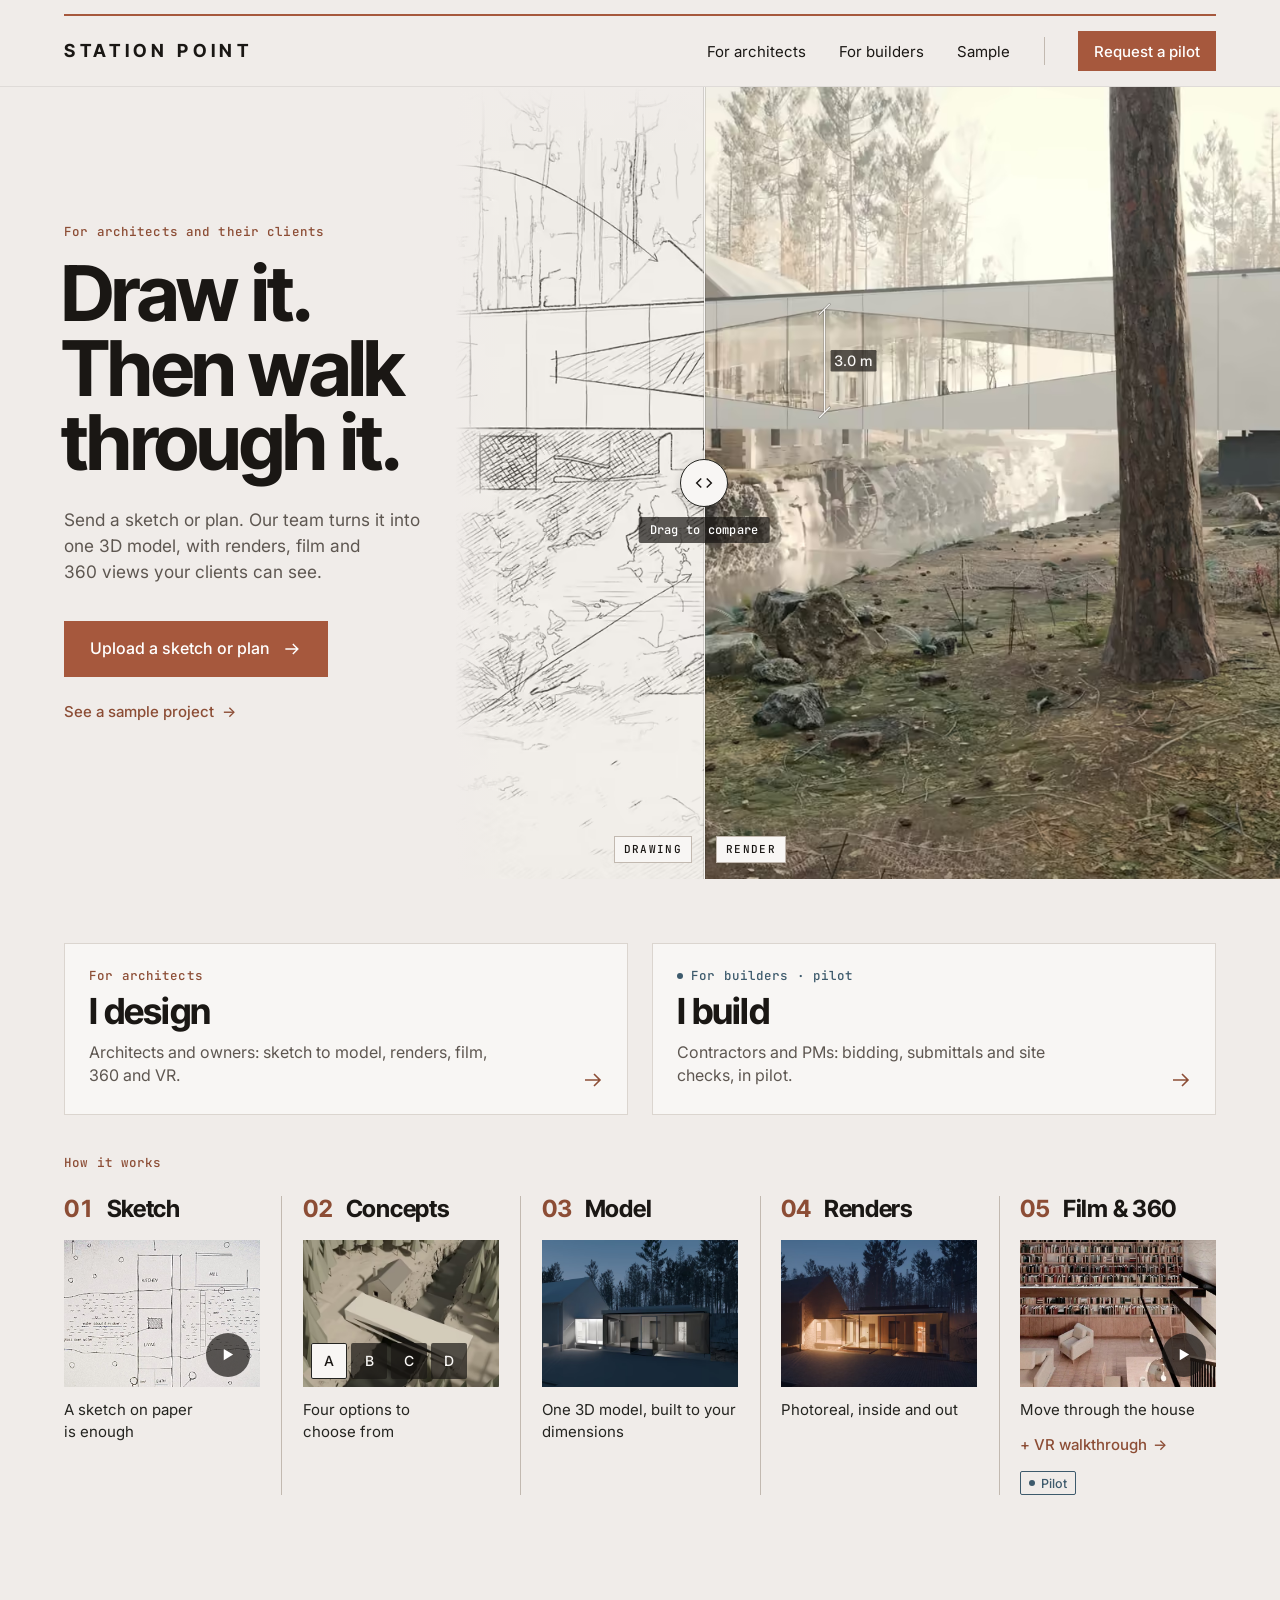
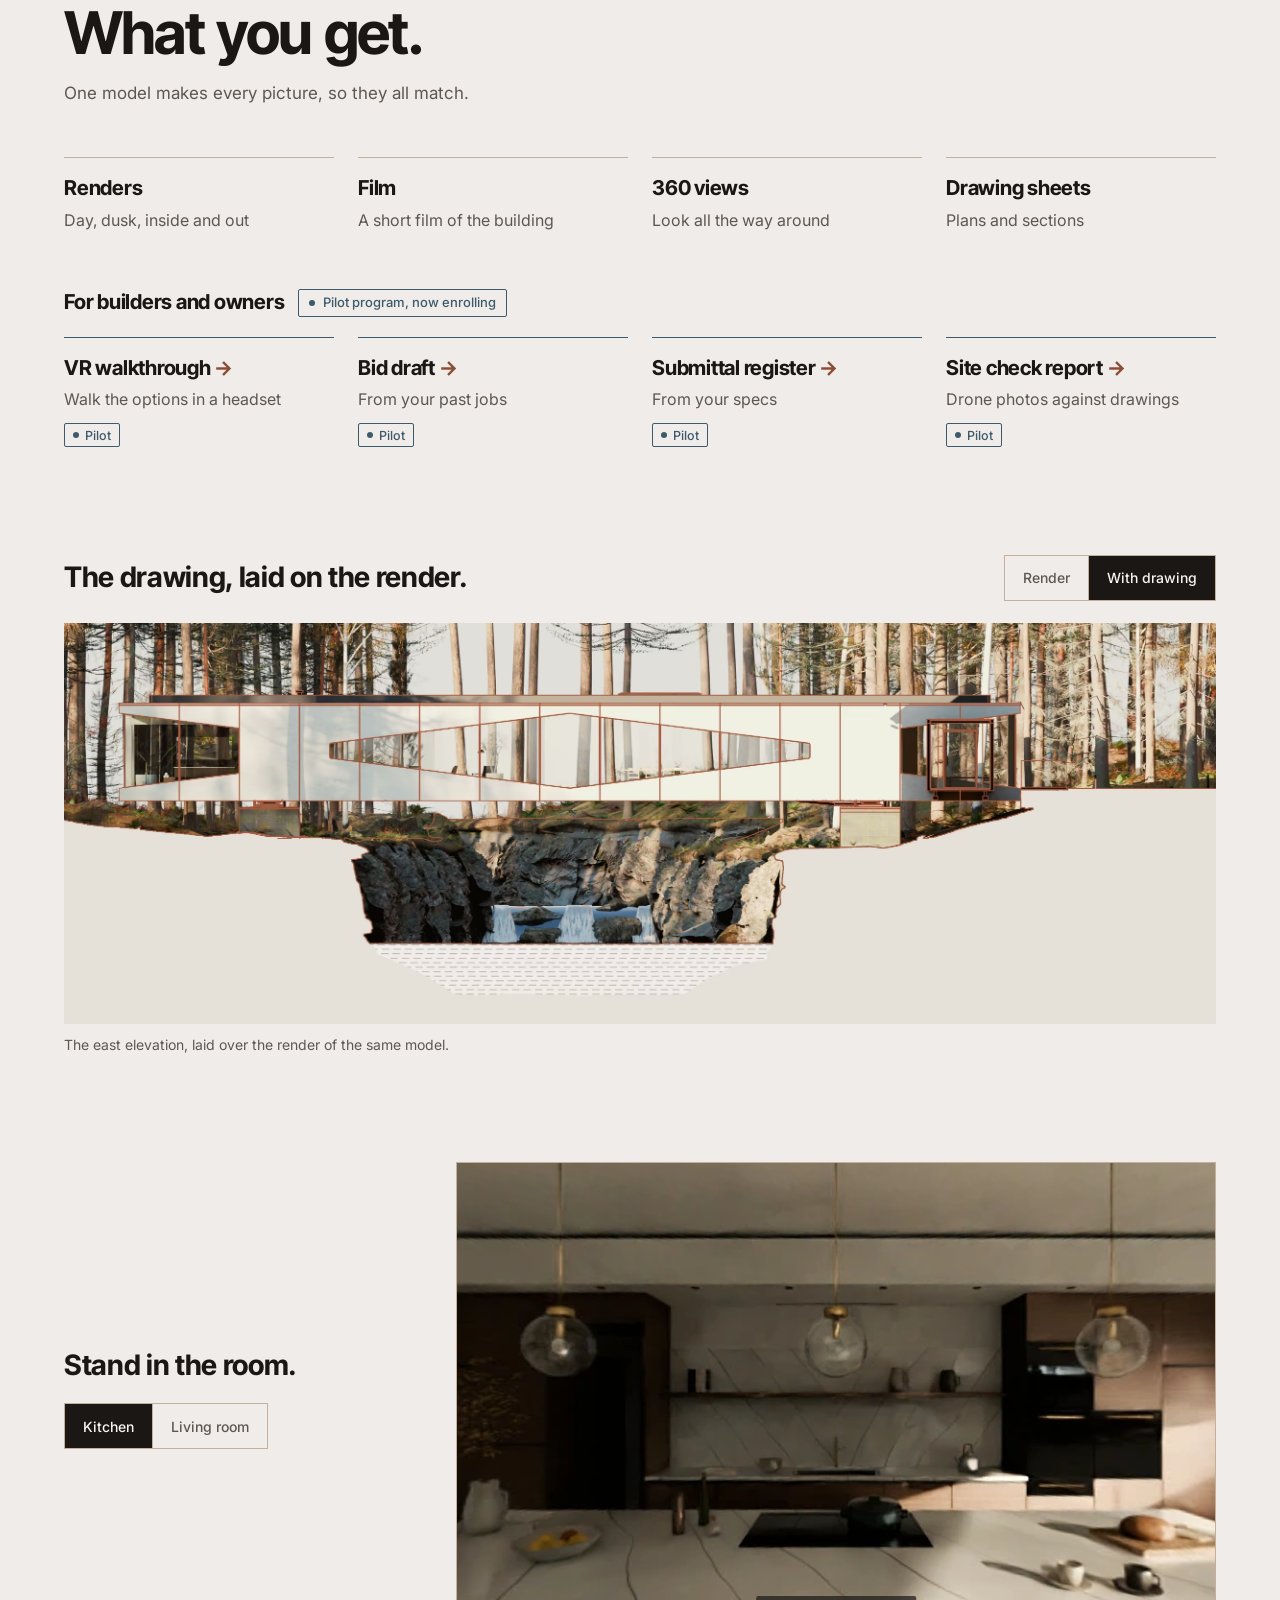
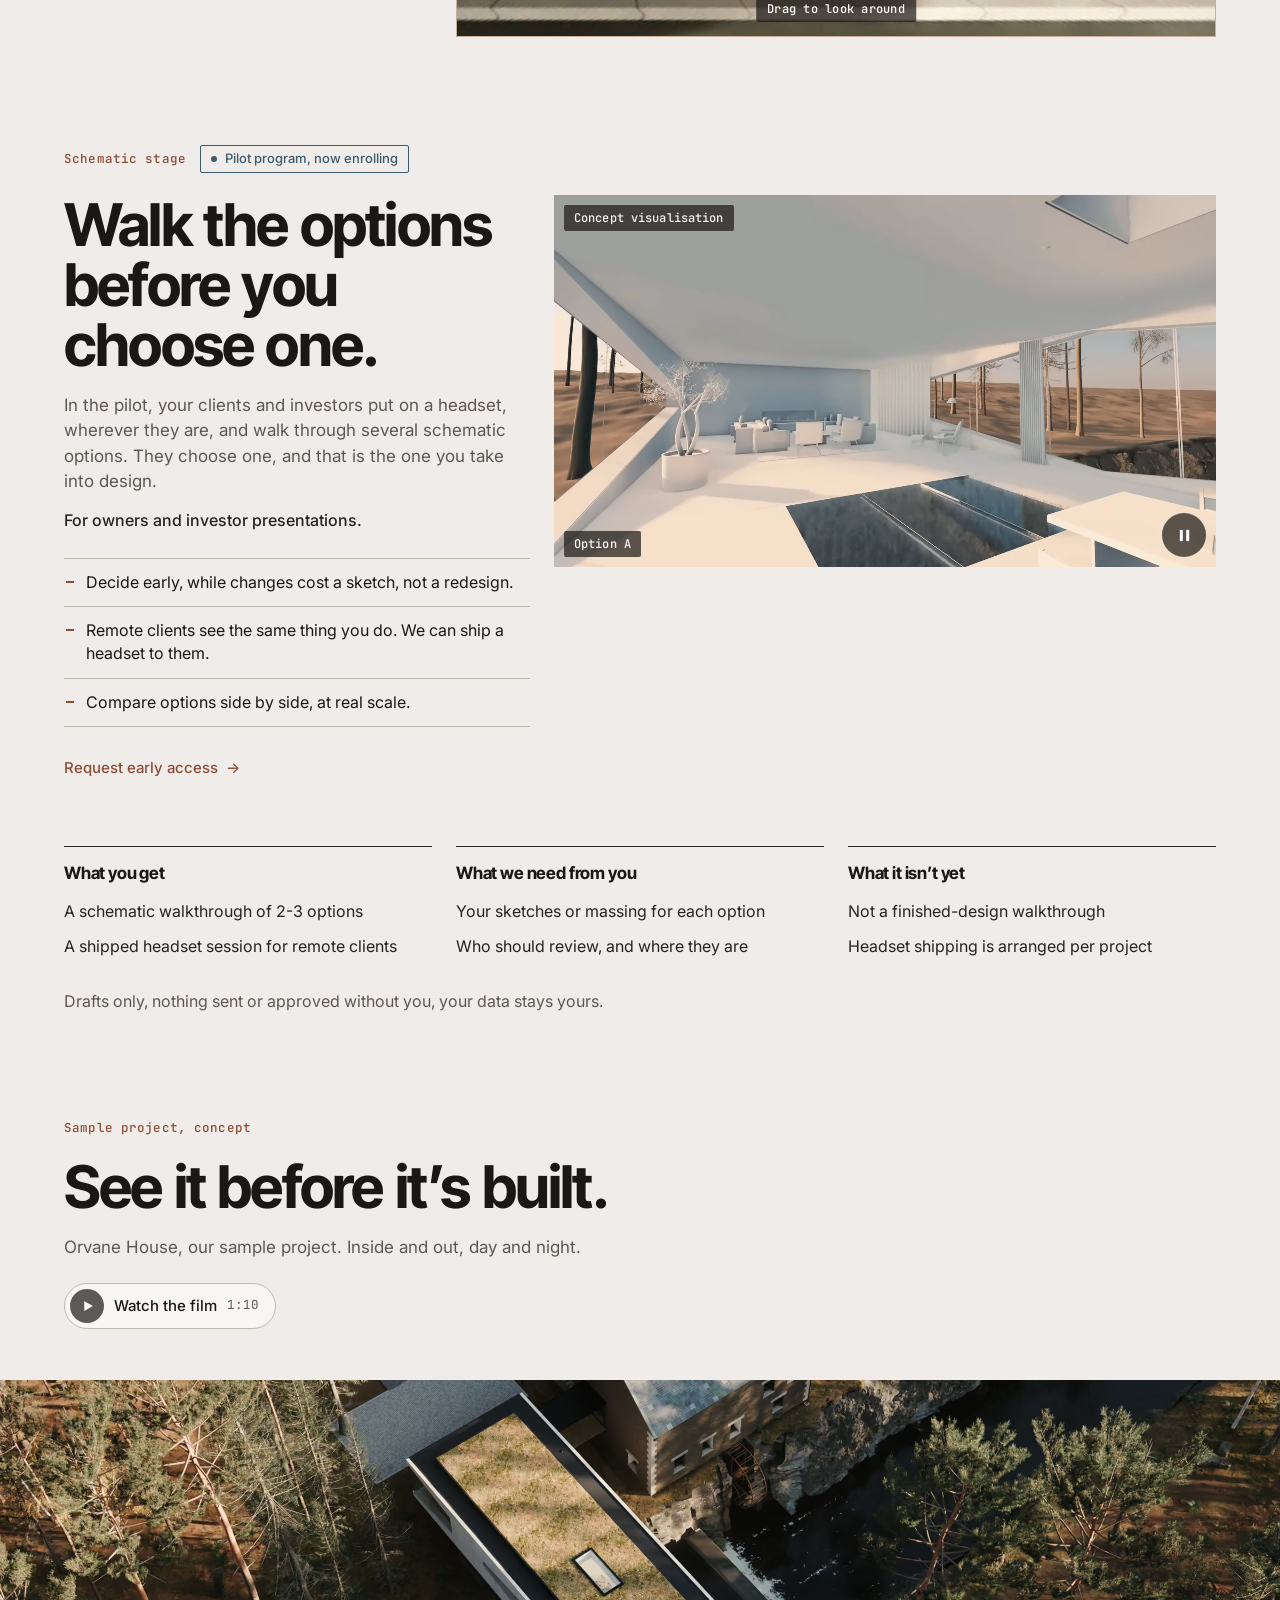
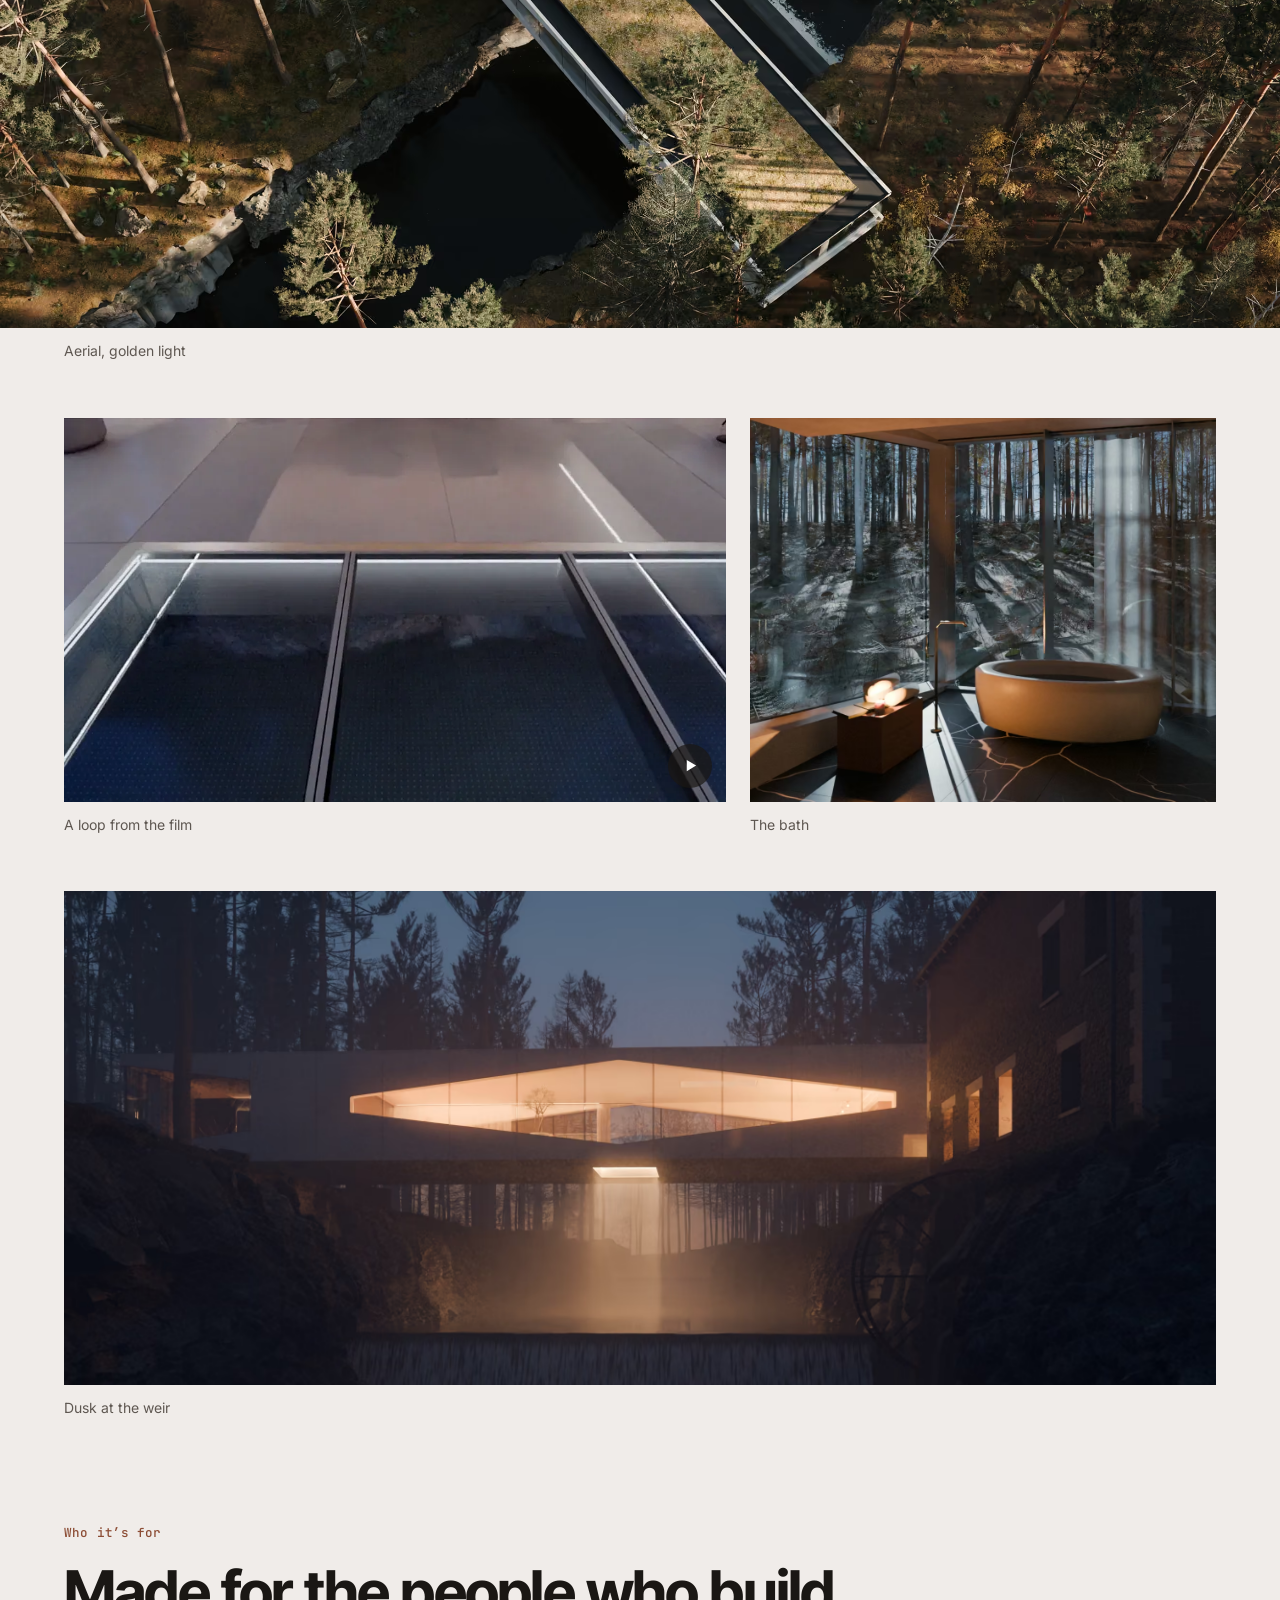
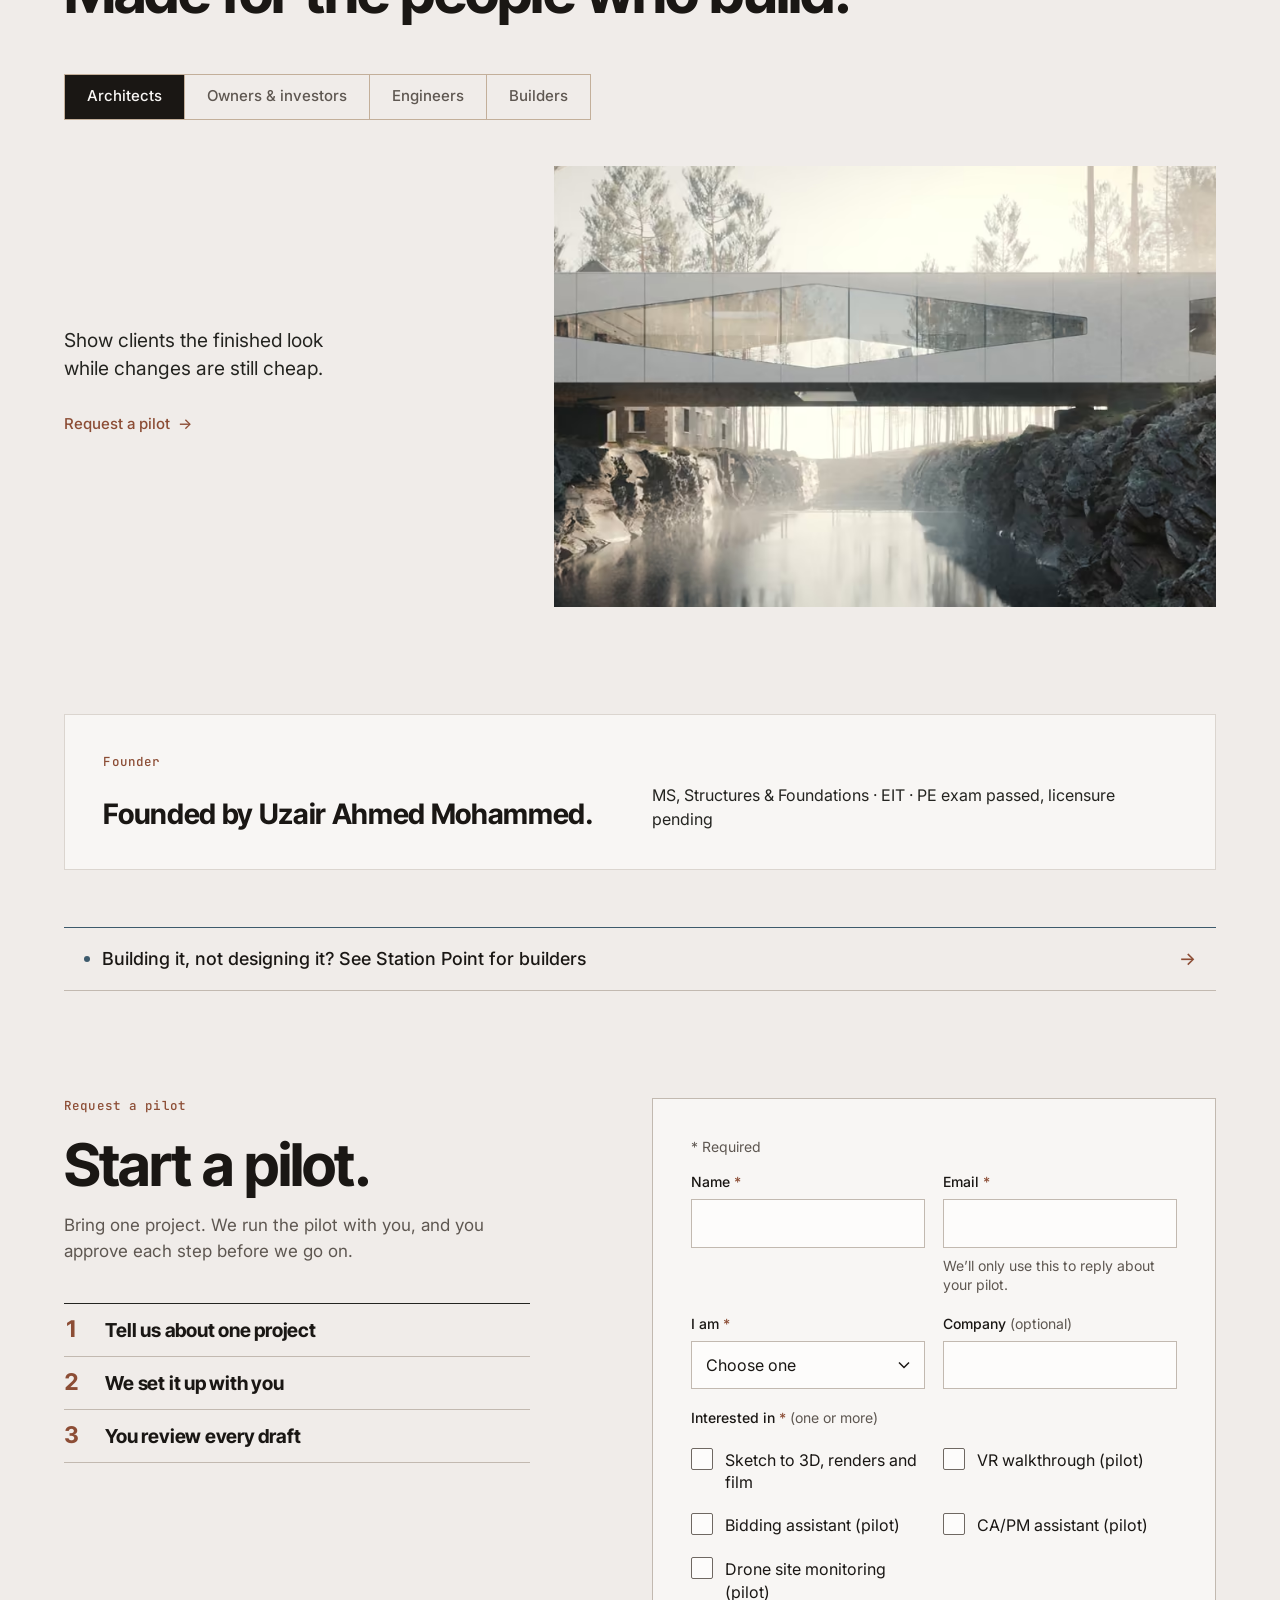
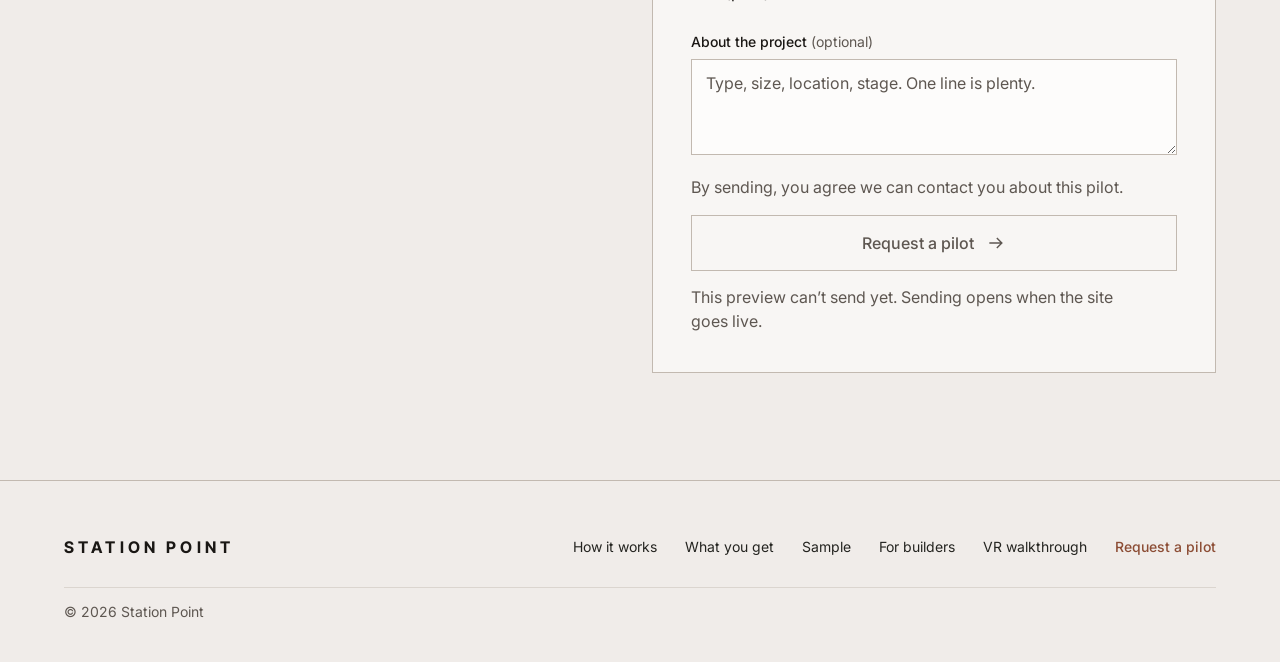
==== index.html @ 32bd3bf9 "Station Point website preview (noindex) Co-Authored-By: Claude Opus 5.5 <noreply@anthropic.com>" ====
<!doctype html>
<html lang="en">
<head>
<meta name="robots" content="noindex, nofollow">

<meta charset="utf-8">
<meta name="viewport" content="width=device-width, initial-scale=1, viewport-fit=cover">
<title>Station Point · Hand sketch to renders, film and 360</title>
<meta name="description" content="Your sketch becomes one 3D model, with photoreal renders, a film and 360 views. For architects and their clients, with pilots for builders now enrolling.">
<meta name="color-scheme" content="light">
<meta name="theme-color" content="#F0ECE9">
<meta property="og:type" content="website">
<meta property="og:site_name" content="Station Point">
<meta property="og:title" content="Station Point · Draw it. Then walk through it.">
<meta property="og:description" content="From a hand sketch to one 3D model, photoreal renders, a film and 360 views.">
<meta property="og:image" content="img/og_1200x630.jpg">
<meta property="og:image:alt" content="A long white house spans a misty gorge among tall pines.">
<meta name="twitter:card" content="summary_large_image">
<link rel="icon" href="data:image/svg+xml,%3Csvg xmlns='http://www.w3.org/2000/svg' viewBox='0 0 32 32'%3E%3Crect width='32' height='32' fill='%23F0ECE9'/%3E%3Cpath d='M6 24L26 9M6 24H26' stroke='%231A1714' stroke-width='2.4' fill='none'/%3E%3Ccircle cx='6' cy='24' r='3.4' fill='%23A6583D'/%3E%3C/svg%3E">
<script>document.documentElement.classList.add('js');</script>
<link rel="preconnect" href="https://fonts.googleapis.com">
<link rel="preconnect" href="https://fonts.gstatic.com" crossorigin>
<link rel="stylesheet" href="https://fonts.googleapis.com/css2?family=Architects+Daughter&family=Inter:wght@400;500&family=Inter+Tight:wght@700&family=JetBrains+Mono:wght@400;500&display=swap">
<link rel="preload" as="image" type="image/avif" media="(min-width: 768px)" imagesrcset="img/hero_sketch_r5p_1600.avif 1600w, img/hero_sketch_r5p_2400.avif 2400w" imagesizes="(min-width: 768px) 63vw, 100vw" fetchpriority="high">
<link rel="preload" as="image" type="image/avif" media="(max-width: 767px)" imagesrcset="img/hero_sketch_r5p_m720.avif 720w, img/hero_sketch_r5p_m1080.avif 1080w" imagesizes="100vw" fetchpriority="high">
<link rel="preload" as="image" type="image/avif" media="(min-width: 768px)" imagesrcset="img/hero_render_r5p_1600.avif 1600w, img/hero_render_r5p_2400.avif 2400w" imagesizes="(min-width: 768px) 63vw, 100vw" fetchpriority="high">
<link rel="preload" as="image" type="image/avif" media="(max-width: 767px)" imagesrcset="img/hero_render_r5p_m720.avif 720w, img/hero_render_r5p_m1080.avif 1080w" imagesizes="100vw" fetchpriority="high">
<link rel="stylesheet" href="css/site.css">


</head>
<body>

<a class="skip" href="#main">Skip to content</a>

<header class="site-head" id="site-head">
  <div class="wrap"><div class="rule" aria-hidden="true"></div></div>
  <div class="wrap head-row">
    <a class="wordmark" href="#hero">STATION POINT</a>
    <nav class="nav" aria-label="Main">
      <ul class="nav-list">
        <li><a href="#how-it-works">For architects</a></li>
        <li><a href="builders.html">For builders</a></li>
        <li><a href="#sample">Sample</a></li>
      </ul>
      <span class="nav-div" aria-hidden="true"></span>
      <a class="nav-cta" href="#pilot">Request a pilot</a>
    </nav>
    <button class="menu-btn" id="menu-btn" type="button" aria-expanded="false" aria-controls="menu">
      <span class="sr-only">Menu</span><span class="menu-ico" aria-hidden="true"></span>
    </button>
  </div>
  <div class="menu" id="menu" hidden>
    <ul class="wrap">
      <li><a href="#how-it-works">For architects</a></li>
      <li><a href="builders.html">For builders</a></li>
      <li><a href="#sample">Sample</a></li>
      <li><a href="#pilot">Request a pilot</a></li>
    </ul>
  </div>
</header>


<main id="main">

<section class="hero" id="hero" aria-labelledby="hero-h">
  <div class="wrap hero-wrap">
    <div class="hero-copy">
      <p class="marker marker-top hero-for">For architects and their clients</p>
      <h1 class="h1" id="hero-h">Draw it.<br> Then walk<br> through it.</h1>
      <p class="lede">Send a sketch or plan. Our team turns it into one 3D model, with renders, film and 360&nbsp;views your clients can&nbsp;see.</p>
      <a class="upload" id="hero-cta" href="#pilot" data-prefill="service=design" data-pick="file_sketch">
        <span class="upload-txt">Upload a sketch or plan</span>
        <span class="upload-go" aria-hidden="true"><svg viewBox="0 0 24 24" focusable="false"><path d="M4 12h15M13 6l6 6-6 6"/></svg></span>
      </a>
      <a class="mono-link" href="#sample">See a sample project <span class="arr" aria-hidden="true">&rarr;</span></a>
    </div>
  </div>
  <div class="hero-media cmp" id="compare" role="group" aria-label="The drawing and the render of the same view">
    <div class="clip clip-s"><div class="frame"><picture class="lay lay-s"><source media="(max-width: 767px)" type="image/avif" srcset="img/hero_sketch_r5p_m720.avif 720w, img/hero_sketch_r5p_m1080.avif 1080w" sizes="100vw"><source media="(max-width: 767px)" type="image/webp" srcset="img/hero_sketch_r5p_m720.webp 720w, img/hero_sketch_r5p_m1080.webp 1080w" sizes="100vw"><source media="(max-width: 767px)" srcset="img/hero_sketch_r5p_m720.jpg 720w, img/hero_sketch_r5p_m1080.jpg 1080w" sizes="100vw"><source type="image/avif" srcset="img/hero_sketch_r5p_1600.avif 1600w, img/hero_sketch_r5p_2400.avif 2400w" sizes="(min-width: 768px) 63vw, 100vw"><source type="image/webp" srcset="img/hero_sketch_r5p_1600.webp 1600w, img/hero_sketch_r5p_2400.webp 2400w" sizes="(min-width: 768px) 63vw, 100vw"><img src="img/hero_sketch_r5p_1600.jpg" srcset="img/hero_sketch_r5p_1600.jpg 1600w, img/hero_sketch_r5p_2400.jpg 2400w" sizes="(min-width: 768px) 63vw, 100vw" width="2400" height="1800" alt="Pencil drawing of a long white house bridging a gorge in a pine forest." decoding="async" fetchpriority="high"></picture></div></div>
    <div class="clip clip-n" aria-hidden="true"><div class="frame"><svg class="ov ov-s ov-d" viewBox="0 0 2400 1800" preserveAspectRatio="xMinYMin slice" aria-hidden="true" focusable="false"><line class="d" x1="946.0" y1="610.0" x2="946.0" y2="416.7"/><line class="d" x1="936.8" y1="619.2" x2="955.2" y2="600.8"/><line class="d" x1="936.8" y1="425.9" x2="955.2" y2="407.5"/><text class="dt" x="964.0" y="513.3" font-size="27" text-anchor="start" dominant-baseline="central">3.0 m</text></svg><svg class="ov ov-s ov-m" viewBox="0 0 1080 1080" preserveAspectRatio="xMinYMin slice" aria-hidden="true" focusable="false"><line class="d" x1="698.5" y1="450.5" x2="698.5" y2="307.7"/><line class="d" x1="689.3" y1="459.7" x2="707.7" y2="441.3"/><line class="d" x1="689.3" y1="316.9" x2="707.7" y2="298.5"/><text class="dt" x="716.5" y="379.1" font-size="34" text-anchor="start" dominant-baseline="central">3.0 m</text></svg></div></div>
    <div class="clip clip-r"><div class="frame"><picture class="lay lay-r"><source media="(max-width: 767px)" type="image/avif" srcset="img/hero_render_r5p_m720.avif 720w, img/hero_render_r5p_m1080.avif 1080w" sizes="100vw"><source media="(max-width: 767px)" type="image/webp" srcset="img/hero_render_r5p_m720.webp 720w, img/hero_render_r5p_m1080.webp 1080w" sizes="100vw"><source media="(max-width: 767px)" srcset="img/hero_render_r5p_m720.jpg 720w, img/hero_render_r5p_m1080.jpg 1080w" sizes="100vw"><source type="image/avif" srcset="img/hero_render_r5p_1600.avif 1600w, img/hero_render_r5p_2400.avif 2400w" sizes="(min-width: 768px) 63vw, 100vw"><source type="image/webp" srcset="img/hero_render_r5p_1600.webp 1600w, img/hero_render_r5p_2400.webp 2400w" sizes="(min-width: 768px) 63vw, 100vw"><img src="img/hero_render_r5p_1600.jpg" srcset="img/hero_render_r5p_1600.jpg 1600w, img/hero_render_r5p_2400.jpg 2400w" sizes="(min-width: 768px) 63vw, 100vw" width="2400" height="1800" alt="The same view rendered: the white house spans the misty gorge among tall pines." decoding="async" fetchpriority="high"></picture><svg class="ov ov-r ov-d" viewBox="0 0 2400 1800" preserveAspectRatio="xMinYMin slice" aria-hidden="true" focusable="false"><line class="edge" x1="946.0" y1="610.0" x2="946.0" y2="416.7"/><line class="edge" x1="936.8" y1="619.2" x2="955.2" y2="600.8"/><line class="edge" x1="936.8" y1="425.9" x2="955.2" y2="407.5"/><line class="d" x1="946.0" y1="610.0" x2="946.0" y2="416.7"/><line class="d" x1="936.8" y1="619.2" x2="955.2" y2="600.8"/><line class="d" x1="936.8" y1="425.9" x2="955.2" y2="407.5"/><rect class="chip" x="957.4" y="493.3" width="86.1" height="40.1" rx="2.2"/><text class="dt" x="964.0" y="513.3" font-size="27" text-anchor="start" dominant-baseline="central">3.0 m</text></svg><svg class="ov ov-r ov-m" viewBox="0 0 1080 1080" preserveAspectRatio="xMinYMin slice" aria-hidden="true" focusable="false"><line class="edge" x1="698.5" y1="450.5" x2="698.5" y2="307.7"/><line class="edge" x1="689.3" y1="459.7" x2="707.7" y2="441.3"/><line class="edge" x1="689.3" y1="316.9" x2="707.7" y2="298.5"/><line class="d" x1="698.5" y1="450.5" x2="698.5" y2="307.7"/><line class="d" x1="689.3" y1="459.7" x2="707.7" y2="441.3"/><line class="d" x1="689.3" y1="316.9" x2="707.7" y2="298.5"/><rect class="chip" x="699.7" y="349.6" width="125.4" height="59.0" rx="5.6"/><text class="dt" x="716.5" y="379.1" font-size="34" text-anchor="start" dominant-baseline="central">3.0 m</text></svg></div></div>
    <div class="scrim" aria-hidden="true"></div>
    <div class="cmp-line" aria-hidden="true"></div>
    <div class="cmp-handle" role="slider" tabindex="0" aria-label="Drag to compare the drawing and the render"
         aria-valuemin="0" aria-valuemax="100" aria-valuenow="100" aria-valuetext="All drawing">
      <svg viewBox="0 0 24 24" aria-hidden="true" focusable="false"><path d="M9 7l-5 5 5 5M15 7l5 5-5 5"/></svg>
    </div>
    <span class="cmp-tag tag-s" aria-hidden="true">Drawing</span>
    <span class="cmp-tag tag-r" aria-hidden="true">Render</span>
    <span class="cmp-hint" aria-hidden="true">Drag to compare</span>
  </div>
</section>

<section class="doors" id="doors" aria-label="Choose your path">
  <div class="wrap doors-grid">
    <a class="door" href="#how-it-works">
      <span class="door-eye marker">For architects</span>
      <span class="door-t">I design</span>
      <span class="door-d">Architects and owners: sketch to model, renders, film, 360 and&nbsp;VR.</span>
      <span class="door-go" aria-hidden="true"><svg viewBox="0 0 24 24" focusable="false"><path d="M4 12h15M13 6l6 6-6 6"/></svg></span>
    </a>
    <a class="door door-build" href="builders.html">
      <span class="door-eye marker"><span class="pb-dot" aria-hidden="true"></span>For builders &middot; pilot</span>
      <span class="door-t">I build</span>
      <span class="door-d">Contractors and PMs: bidding, submittals and site checks, in&nbsp;pilot.</span>
      <span class="door-go" aria-hidden="true"><svg viewBox="0 0 24 24" focusable="false"><path d="M4 12h15M13 6l6 6-6 6"/></svg></span>
    </a>
  </div>
</section>

<section class="strip" id="how-it-works" aria-labelledby="how-h">
  <div class="wrap">
    <p class="marker marker-top" aria-hidden="true">How it works</p>
    <h2 class="sr-only" id="how-h">How it works</h2>
    <ol class="steps" id="steps">
      <li class="step" id="step-1">
        <h3 class="step-h"><span class="num">01</span> Sketch</h3>
        <div class="step-m lv-box">
          <video class="lv" muted loop playsinline preload="none" poster="media/loop_sketch_r5p_poster.jpg" data-src="media/loop_sketch_r5p.mp4" aria-hidden="true"></video>
          <div class="still"><picture><source type="image/avif" srcset="img/process_01_sketch_600.avif 600w, img/process_01_sketch_1200.avif 1200w" sizes="(min-width: 1100px) 18vw, (min-width: 768px) 30vw, 86vw"><source type="image/webp" srcset="img/process_01_sketch_600.webp 600w, img/process_01_sketch_1200.webp 1200w" sizes="(min-width: 1100px) 18vw, (min-width: 768px) 30vw, 86vw"><img src="img/process_01_sketch_1200.jpg" srcset="img/process_01_sketch_600.jpg 600w, img/process_01_sketch_1200.jpg 1200w" sizes="(min-width: 1100px) 18vw, (min-width: 768px) 30vw, 86vw" width="1200" height="900" alt="A pen sketch of the house: plan, perspective and section, with handwritten notes." loading="lazy" decoding="async"></picture></div>
          <button class="lv-btn" type="button" data-what="the sketch loop" aria-label="Pause the sketch loop"><svg class="i-pause" viewBox="0 0 16 16" aria-hidden="true" focusable="false"><rect x="3" y="2" width="3.2" height="12"/><rect x="9.8" y="2" width="3.2" height="12"/></svg><svg class="i-play" viewBox="0 0 16 16" aria-hidden="true" focusable="false"><path d="M4 2l10 6-10 6z"/></svg></button>
        </div>
        <p class="cap">A sketch on paper is enough</p>
      </li>
      <li class="step" id="step-2">
        <h3 class="step-h"><span class="num">02</span> Concepts</h3>
        <div class="step-m cx" id="cx">
          <div class="cx-opt" data-opt="a"><picture><source type="image/avif" srcset="img/process_02_r5a_480.avif 480w, img/process_02_r5a_960.avif 960w" sizes="(min-width: 1100px) 18vw, (min-width: 768px) 30vw, 86vw"><source type="image/webp" srcset="img/process_02_r5a_480.webp 480w, img/process_02_r5a_960.webp 960w" sizes="(min-width: 1100px) 18vw, (min-width: 768px) 30vw, 86vw"><img src="img/process_02_r5a_960.jpg" srcset="img/process_02_r5a_480.jpg 480w, img/process_02_r5a_960.jpg 960w" sizes="(min-width: 1100px) 18vw, (min-width: 768px) 30vw, 86vw" width="960" height="720" alt="Option A: one long white bar across the pond, cut by a diamond window." loading="lazy" decoding="async"></picture></div>
          <div class="cx-opt" data-opt="b" hidden><picture><source type="image/avif" srcset="img/process_02_r5b_480.avif 480w, img/process_02_r5b_960.avif 960w" sizes="(min-width: 1100px) 18vw, (min-width: 768px) 30vw, 86vw"><source type="image/webp" srcset="img/process_02_r5b_480.webp 480w, img/process_02_r5b_960.webp 960w" sizes="(min-width: 1100px) 18vw, (min-width: 768px) 30vw, 86vw"><img src="img/process_02_r5b_960.jpg" srcset="img/process_02_r5b_480.jpg 480w, img/process_02_r5b_960.jpg 960w" sizes="(min-width: 1100px) 18vw, (min-width: 768px) 30vw, 86vw" width="960" height="720" alt="Option B: two pavilions with mono-pitch roofs, one on each bank, joined by a glass link." loading="lazy" decoding="async"></picture></div>
          <div class="cx-opt" data-opt="c" hidden><picture><source type="image/avif" srcset="img/process_02_r5c_480.avif 480w, img/process_02_r5c_960.avif 960w" sizes="(min-width: 1100px) 18vw, (min-width: 768px) 30vw, 86vw"><source type="image/webp" srcset="img/process_02_r5c_480.webp 480w, img/process_02_r5c_960.webp 960w" sizes="(min-width: 1100px) 18vw, (min-width: 768px) 30vw, 86vw"><img src="img/process_02_r5c_960.jpg" srcset="img/process_02_r5c_480.jpg 480w, img/process_02_r5c_960.jpg 960w" sizes="(min-width: 1100px) 18vw, (min-width: 768px) 30vw, 86vw" width="960" height="720" alt="Option C: a compact stacked block on one bank, its upper floors cantilevered over the water." loading="lazy" decoding="async"></picture></div>
          <div class="cx-opt" data-opt="d" hidden><picture><source type="image/avif" srcset="img/process_02_r5d_480.avif 480w, img/process_02_r5d_960.avif 960w" sizes="(min-width: 1100px) 18vw, (min-width: 768px) 30vw, 86vw"><source type="image/webp" srcset="img/process_02_r5d_480.webp 480w, img/process_02_r5d_960.webp 960w" sizes="(min-width: 1100px) 18vw, (min-width: 768px) 30vw, 86vw"><img src="img/process_02_r5d_960.jpg" srcset="img/process_02_r5d_480.jpg 480w, img/process_02_r5d_960.jpg 960w" sizes="(min-width: 1100px) 18vw, (min-width: 768px) 30vw, 86vw" width="960" height="720" alt="Option D: a low ring with a planted roof, wrapping the old mill." loading="lazy" decoding="async"></picture></div>
          <div class="cx-chips" role="group" aria-label="Concept option">
            <button class="cx-chip" type="button" data-opt="a" aria-pressed="true" aria-label="Show option A">A</button>
            <button class="cx-chip" type="button" data-opt="b" aria-pressed="false" aria-label="Show option B">B</button>
            <button class="cx-chip" type="button" data-opt="c" aria-pressed="false" aria-label="Show option C">C</button>
            <button class="cx-chip" type="button" data-opt="d" aria-pressed="false" aria-label="Show option D">D</button>
          </div>
        </div>
        <p class="cap">Four options to choose from</p>
      </li>
      <li class="step" id="step-3">
        <h3 class="step-h"><span class="num">03</span> Model</h3>
        <div class="step-m"><picture><source type="image/avif" srcset="img/step-03-clay-n_600.avif 600w, img/step-03-clay-n_1200.avif 1200w, img/step-03-clay-n_1600.avif 1600w" sizes="(min-width: 1100px) 18vw, (min-width: 768px) 30vw, 86vw"><source type="image/webp" srcset="img/step-03-clay-n_600.webp 600w, img/step-03-clay-n_1200.webp 1200w, img/step-03-clay-n_1600.webp 1600w" sizes="(min-width: 1100px) 18vw, (min-width: 768px) 30vw, 86vw"><img src="img/step-03-clay-n_1200.jpg" srcset="img/step-03-clay-n_600.jpg 600w, img/step-03-clay-n_1200.jpg 1200w, img/step-03-clay-n_1600.jpg 1600w" sizes="(min-width: 1100px) 18vw, (min-width: 768px) 30vw, 86vw" width="1600" height="1200" alt="Clay 3D model of Orvane House at dusk, before materials, seen from the same spot as the step 04 render." loading="lazy" decoding="async"></picture></div>
        <p class="cap">One 3D model, built to your dimensions</p>
      </li>
      <li class="step" id="step-4">
        <h3 class="step-h"><span class="num">04</span> Renders</h3>
        <div class="step-m"><picture><source type="image/avif" srcset="img/process_04_render_r5_600.avif 600w, img/process_04_render_r5_1200.avif 1200w" sizes="(min-width: 1100px) 18vw, (min-width: 768px) 30vw, 86vw"><source type="image/webp" srcset="img/process_04_render_r5_600.webp 600w, img/process_04_render_r5_1200.webp 1200w" sizes="(min-width: 1100px) 18vw, (min-width: 768px) 30vw, 86vw"><img src="img/process_04_render_r5_1200.jpg" srcset="img/process_04_render_r5_600.jpg 600w, img/process_04_render_r5_1200.jpg 1200w" sizes="(min-width: 1100px) 18vw, (min-width: 768px) 30vw, 86vw" width="1200" height="900" alt="The glass entrance lit at blue hour, beside the old stone mill, with pines behind." loading="lazy" decoding="async"></picture></div>
        <p class="cap">Photoreal, inside and out</p>
      </li>
      <li class="step" id="step-5">
        <h3 class="step-h"><span class="num">05</span> Film &amp; 360</h3>
        <div class="step-m lv-box">
          <video class="lv" muted loop playsinline preload="none" poster="media/loop_walk_r5f_poster.jpg" data-src="media/loop_walk_r5f.mp4" aria-hidden="true"></video>
          <div class="still"><picture><source type="image/avif" srcset="img/process_05_walk_r5f_600.avif 600w, img/process_05_walk_r5f_720.avif 720w" sizes="(min-width: 1100px) 18vw, (min-width: 768px) 30vw, 86vw"><source type="image/webp" srcset="img/process_05_walk_r5f_600.webp 600w, img/process_05_walk_r5f_720.webp 720w" sizes="(min-width: 1100px) 18vw, (min-width: 768px) 30vw, 86vw"><img src="img/process_05_walk_r5f_720.jpg" srcset="img/process_05_walk_r5f_600.jpg 600w, img/process_05_walk_r5f_720.jpg 720w" sizes="(min-width: 1100px) 18vw, (min-width: 768px) 30vw, 86vw" width="720" height="540" alt="Inside the old mill: the library wall, seen from the gallery." loading="lazy" decoding="async"></picture></div>
          <button class="lv-btn" type="button" data-what="the film loop" aria-label="Pause the film loop"><svg class="i-pause" viewBox="0 0 16 16" aria-hidden="true" focusable="false"><rect x="3" y="2" width="3.2" height="12"/><rect x="9.8" y="2" width="3.2" height="12"/></svg><svg class="i-play" viewBox="0 0 16 16" aria-hidden="true" focusable="false"><path d="M4 2l10 6-10 6z"/></svg></button>
        </div>
        <p class="cap">Move through the house</p>
        <p class="step-vr"><a class="step-link" href="#vr">+ VR walkthrough <span class="arr" aria-hidden="true">&rarr;</span></a><span class="pb pb-sm"><span class="pb-dot" aria-hidden="true"></span>Pilot</span></p>
      </li>
    </ol>
    <div class="dots" id="dots" role="group" aria-label="Steps">
      <button class="dot" type="button" data-step="step-1" aria-label="Go to step 1" aria-current="true"></button>
      <button class="dot" type="button" data-step="step-2" aria-label="Go to step 2"></button>
      <button class="dot" type="button" data-step="step-3" aria-label="Go to step 3"></button>
      <button class="dot" type="button" data-step="step-4" aria-label="Go to step 4"></button>
      <button class="dot" type="button" data-step="step-5" aria-label="Go to step 5"></button>
    </div>
  </div>
</section>

<section class="sec" id="what-you-get" aria-labelledby="wyg-h">
  <div class="wrap">
    <h2 class="h2" id="wyg-h">What you get.</h2>
    <p class="sub">One model makes every picture, so they all match.</p>
    <ul class="dl">
      <li><span class="dl-t">Renders</span><span class="dl-d">Day, dusk, inside and out</span></li>
      <li><span class="dl-t">Film</span><span class="dl-d">A short film of the building</span></li>
      <li><span class="dl-t">360 views</span><span class="dl-d">Look all the way around</span></li>
      <li><span class="dl-t">Drawing sheets</span><span class="dl-d">Plans and sections</span></li>
    </ul>
    
    <div class="dl-pilot">
      <p class="dl-pilot-h"><span class="dl-pilot-t">For builders and owners</span> <span class="pb"><span class="pb-dot" aria-hidden="true"></span>Pilot program, now enrolling</span></p>
      <ul class="dl dl-2">
        <li><a href="#vr"><span class="dl-t">VR <span class="nw">walkthrough&nbsp;<span class="dl-arr" aria-hidden="true">&rarr;</span></span></span><span class="dl-d">Walk the options in a headset</span><span class="pb pb-sm"><span class="pb-dot" aria-hidden="true"></span>Pilot</span></a></li>
        <li><a href="builders.html#bidding"><span class="dl-t">Bid <span class="nw">draft&nbsp;<span class="dl-arr" aria-hidden="true">&rarr;</span></span></span><span class="dl-d">From your past jobs</span><span class="pb pb-sm"><span class="pb-dot" aria-hidden="true"></span>Pilot</span></a></li>
        <li><a href="builders.html#ca-pm"><span class="dl-t">Submittal <span class="nw">register&nbsp;<span class="dl-arr" aria-hidden="true">&rarr;</span></span></span><span class="dl-d">From your specs</span><span class="pb pb-sm"><span class="pb-dot" aria-hidden="true"></span>Pilot</span></a></li>
        <li><a href="builders.html#drone"><span class="dl-t">Site check <span class="nw">report&nbsp;<span class="dl-arr" aria-hidden="true">&rarr;</span></span></span><span class="dl-d">Drone photos against drawings</span><span class="pb pb-sm"><span class="pb-dot" aria-hidden="true"></span>Pilot</span></a></li>
      </ul>
    </div>
  </div>
</section>

<section class="sec" id="overlay" aria-labelledby="overlay-h">
  <div class="wrap">
    <figure class="reg">
      <div class="row-head">
        <h2 class="h3" id="overlay-h">The drawing, laid on the render.</h2>
        <div class="rooms" id="reg-toggle" role="group" aria-label="View">
          <button class="room" type="button" aria-pressed="false" data-lines="0" aria-controls="reg-lines">Render</button>
          <button class="room" type="button" aria-pressed="true" data-lines="1" aria-controls="reg-lines">With drawing</button>
        </div>
      </div>
      <div class="reg-img" style="--ar: 2400 / 835; --ar-m: 16 / 9; --pos-m: 45% 35%">
        <picture><source type="image/avif" srcset="img/overlay-east-render_1200.avif 1200w, img/overlay-east-render_2400.avif 2400w" sizes="(min-width: 2200px) 1680px, (min-width: 1680px) 1520px, (min-width: 1360px) 1280px, 94vw"><source type="image/webp" srcset="img/overlay-east-render_1200.webp 1200w, img/overlay-east-render_2400.webp 2400w" sizes="(min-width: 2200px) 1680px, (min-width: 1680px) 1520px, (min-width: 1360px) 1280px, 94vw"><img src="img/overlay-east-render_1200.jpg" srcset="img/overlay-east-render_1200.jpg 1200w, img/overlay-east-render_2400.jpg 2400w" sizes="(min-width: 2200px) 1680px, (min-width: 1680px) 1520px, (min-width: 1360px) 1280px, 94vw" width="2400" height="835" alt="Render of the east elevation: the house spans the gorge, the ground below it shown in section." loading="lazy" decoding="async"></picture>
        <div class="reg-lines" id="reg-lines"><picture><source type="image/avif" srcset="img/overlay-east-with-drawing_1200.avif 1200w, img/overlay-east-with-drawing_2400.avif 2400w" sizes="(min-width: 2200px) 1680px, (min-width: 1680px) 1520px, (min-width: 1360px) 1280px, 94vw"><source type="image/webp" srcset="img/overlay-east-with-drawing_1200.webp 1200w, img/overlay-east-with-drawing_2400.webp 2400w" sizes="(min-width: 2200px) 1680px, (min-width: 1680px) 1520px, (min-width: 1360px) 1280px, 94vw"><img src="img/overlay-east-with-drawing_1200.jpg" srcset="img/overlay-east-with-drawing_1200.jpg 1200w, img/overlay-east-with-drawing_2400.jpg 2400w" sizes="(min-width: 2200px) 1680px, (min-width: 1680px) 1520px, (min-width: 1360px) 1280px, 94vw" width="2400" height="835" alt="The same render with the east elevation drawing laid on it in thin terracotta lines." loading="lazy" decoding="async"></picture></div>
      </div>
      <figcaption class="cap">The east elevation, laid over the render of the&nbsp;same&nbsp;model.</figcaption>
    </figure>
  </div>
</section>

<section class="sec" id="stand" aria-labelledby="stand-h">
  <div class="wrap">
    <div class="tour">
      <div class="row-head">
        <h2 class="h3" id="stand-h">Stand in the room.</h2>
        <div class="rooms" role="group" aria-label="Room">
          <button class="room" type="button" aria-pressed="true" data-room="0">Kitchen</button>
          <button class="room" type="button" aria-pressed="false" data-room="1">Living room</button>
        </div>
      </div>
      <div class="pano" id="pano" tabindex="0" role="group" aria-roledescription="360 view">
        <div class="pano-view" data-eq="img/proof_360_kitchen_r5g_1920.webp" data-yaw="0.5" data-name="The kitchen"><picture><source type="image/avif" srcset="img/proof_360_kitchen_view_r5g_960.avif 960w, img/proof_360_kitchen_view_r5g_1440.avif 1440w" sizes="(min-width: 2200px) 1680px, (min-width: 1680px) 1520px, (min-width: 1360px) 1280px, 94vw"><source type="image/webp" srcset="img/proof_360_kitchen_view_r5g_960.webp 960w, img/proof_360_kitchen_view_r5g_1440.webp 1440w" sizes="(min-width: 2200px) 1680px, (min-width: 1680px) 1520px, (min-width: 1360px) 1280px, 94vw"><img src="img/proof_360_kitchen_view_r5g_1440.jpg" srcset="img/proof_360_kitchen_view_r5g_960.jpg 960w, img/proof_360_kitchen_view_r5g_1440.jpg 1440w" sizes="(min-width: 2200px) 1680px, (min-width: 1680px) 1520px, (min-width: 1360px) 1280px, 94vw" width="1440" height="1080" alt="" loading="lazy" decoding="async"></picture></div>
        <div class="pano-view" data-eq="img/proof_360_living_r5g_1536.webp" data-yaw="0.5" data-name="The living room" hidden><picture><source type="image/avif" srcset="img/proof_360_living_view_r5g_960.avif 960w, img/proof_360_living_view_r5g_1440.avif 1440w" sizes="(min-width: 2200px) 1680px, (min-width: 1680px) 1520px, (min-width: 1360px) 1280px, 94vw"><source type="image/webp" srcset="img/proof_360_living_view_r5g_960.webp 960w, img/proof_360_living_view_r5g_1440.webp 1440w" sizes="(min-width: 2200px) 1680px, (min-width: 1680px) 1520px, (min-width: 1360px) 1280px, 94vw"><img src="img/proof_360_living_view_r5g_1440.jpg" srcset="img/proof_360_living_view_r5g_960.jpg 960w, img/proof_360_living_view_r5g_1440.jpg 1440w" sizes="(min-width: 2200px) 1680px, (min-width: 1680px) 1520px, (min-width: 1360px) 1280px, 94vw" width="1440" height="1080" alt="" loading="lazy" decoding="async"></picture></div>
        <canvas class="pano-cv" aria-hidden="true"></canvas>
        <span class="pano-hint" aria-hidden="true">Drag to look around</span>
      </div>
    </div>
  </div>
</section>

<section class="sec svc" id="vr" aria-labelledby="vr-h">
  <div class="wrap">
    <div class="svc-grid">
      <p class="svc-eyebrow"><span class="marker">Schematic stage</span><span class="pb"><span class="pb-dot" aria-hidden="true"></span>Pilot program, now enrolling</span></p>
      <div class="svc-head">
        <h2 class="h2" id="vr-h">Walk the options before you choose one.</h2>
        <p class="sub">In the pilot, your clients and investors put on a headset, wherever they are, and walk through several schematic options. They choose one, and that is the one you take into design.</p>
        <p class="svc-aud">For owners and investor presentations.</p>
      </div>
      <div class="svc-media"><div class="vid lv-box svc-vid" style="--ar: 1920 / 1080; --ar-m: 4 / 5"><video class="lv" muted loop playsinline preload="none" poster="img/vr-ab-w5k-poster-16x9_1920.webp" data-src="media/vr-ab-w5k-16x9.mp4" data-webm="media/vr-ab-w5k-16x9.webm" data-src-m="media/vr-ab-w5k-4x5.mp4" data-webm-m="media/vr-ab-w5k-4x5.webm" data-poster-m="img/vr-ab-w5k-poster-4x5_1080.webp" data-cut="5.0" data-labels="Option A|Option B" aria-hidden="true"></video><div class="still"><picture><source media="(max-width: 767px)" type="image/avif" srcset="img/vr-ab-w5k-poster-4x5_540.avif 540w, img/vr-ab-w5k-poster-4x5_1080.avif 1080w" sizes="100vw"><source media="(max-width: 767px)" type="image/webp" srcset="img/vr-ab-w5k-poster-4x5_540.webp 540w, img/vr-ab-w5k-poster-4x5_1080.webp 1080w" sizes="100vw"><source media="(max-width: 767px)" srcset="img/vr-ab-w5k-poster-4x5_540.jpg 540w, img/vr-ab-w5k-poster-4x5_1080.jpg 1080w" sizes="100vw"><source type="image/avif" srcset="img/vr-ab-w5k-poster-16x9_960.avif 960w, img/vr-ab-w5k-poster-16x9_1920.avif 1920w" sizes="(min-width: 768px) 58vw, 100vw"><source type="image/webp" srcset="img/vr-ab-w5k-poster-16x9_960.webp 960w, img/vr-ab-w5k-poster-16x9_1920.webp 1920w" sizes="(min-width: 768px) 58vw, 100vw"><img src="img/vr-ab-w5k-poster-16x9_1920.jpg" srcset="img/vr-ab-w5k-poster-16x9_960.jpg 960w, img/vr-ab-w5k-poster-16x9_1920.jpg 1920w" sizes="(min-width: 768px) 58vw, 100vw" width="1920" height="1080" alt="" loading="lazy" decoding="async"></picture></div><span class="sr-only">First-person schematic walkthrough of a clay model, switching between Option A and Option B.</span><span class="concept-chip">Concept visualisation</span><span class="opt-chip" aria-hidden="true">Option A</span><button class="lv-btn" type="button" data-what="the VR walkthrough clip" aria-label="Pause the VR walkthrough clip"><svg class="i-pause" viewBox="0 0 16 16" aria-hidden="true" focusable="false"><rect x="3" y="2" width="3.2" height="12"/><rect x="9.8" y="2" width="3.2" height="12"/></svg><svg class="i-play" viewBox="0 0 16 16" aria-hidden="true" focusable="false"><path d="M4 2l10 6-10 6z"/></svg></button></div></div>
      <div class="svc-body">
        <ul class="svc-list"><li>Decide early, while changes cost a sketch, not a redesign.</li><li>Remote clients see the same thing you do. We can ship a headset to them.</li><li>Compare options side by side, at real scale.</li></ul>
        <a class="mono-link svc-cta" href="#pilot" data-prefill="service=vr">Request early access <span class="arr" aria-hidden="true">&rarr;</span></a>
      </div>
    </div>
    <div class="gnn"><div class="gnn-c"><h3 class="gnn-h">What you get</h3><ul><li>A schematic walkthrough of 2-3 options</li><li>A shipped headset session for remote clients</li></ul></div><div class="gnn-c"><h3 class="gnn-h">What we need from you</h3><ul><li>Your sketches or massing for each option</li><li>Who should review, and where they are</li></ul></div><div class="gnn-c"><h3 class="gnn-h">What it isn’t yet</h3><ul><li>Not a finished-design walkthrough</li><li>Headset shipping is arranged per project</li></ul></div></div>
    <p class="svc-trust">Drafts only, nothing sent or approved without you, your data stays yours.</p>
  </div>
</section>

<section class="sec sec-work" id="sample" aria-labelledby="work-h">
  <div class="wrap">
    <div class="sec-head">
      <p class="marker marker-top">Sample project, concept</p>
      <h2 class="h2" id="work-h">See it before it&rsquo;s built.</h2>
      <p class="sub">Orvane House, our sample project. Inside and out, day and&nbsp;night.</p>
      <button class="film-pill" id="film-open" type="button" data-film
              aria-label="Play the film: from the first sketch to the finished house, 1 minute 10 seconds">
        <span class="play" aria-hidden="true"><svg viewBox="0 0 16 16" focusable="false"><path d="M3 1.5l11.5 6.5L3 14.5z"/></svg></span>
        <span class="film-t">Watch the film</span>
        <span class="film-len">1:10</span>
      </button>
    </div>
    <div class="gal">
      <figure class="g g-bleed">
        <button class="g-tile t-aerial" type="button" data-lb="img/show_01_aerial_full.webp"><picture><source type="image/avif" srcset="img/show_01_aerial_1200.avif 1200w, img/show_01_aerial_full.avif 2400w" sizes="100vw"><source type="image/webp" srcset="img/show_01_aerial_1200.webp 1200w, img/show_01_aerial_full.webp 2400w" sizes="100vw"><img src="img/show_01_aerial_1200.jpg" srcset="img/show_01_aerial_1200.jpg 1200w, img/show_01_aerial_full.jpg 2400w" sizes="100vw" width="2400" height="1600" alt="Aerial view in golden light: the house crosses the gorge beside the old stone mill." loading="lazy" decoding="async"></picture></button>
        <figcaption class="cap">Aerial, golden light</figcaption>
      </figure>
      <figure class="g g-loop">
        <div class="g-tile t-loop lv-box">
          <video class="lv" muted loop playsinline preload="none" poster="img/showcase_loop_r5_poster.webp" data-src="img/showcase_loop_r5.mp4" aria-hidden="true"></video>
          <div class="still"><picture><source type="image/avif" srcset="img/showcase_loop_r5_poster.avif 960w" sizes="(min-width: 768px) 56vw, 100vw"><source type="image/webp" srcset="img/showcase_loop_r5_poster.webp 960w" sizes="(min-width: 768px) 56vw, 100vw"><img src="img/showcase_loop_r5_poster.jpg" srcset="img/showcase_loop_r5_poster.jpg 960w" sizes="(min-width: 768px) 56vw, 100vw" width="960" height="540" alt="The glass floor of the living room, the water below it at blue hour." loading="lazy" decoding="async"></picture></div>
          <button class="lv-btn" type="button" data-what="the film loop" aria-label="Pause the film loop"><svg class="i-pause" viewBox="0 0 16 16" aria-hidden="true" focusable="false"><rect x="3" y="2" width="3.2" height="12"/><rect x="9.8" y="2" width="3.2" height="12"/></svg><svg class="i-play" viewBox="0 0 16 16" aria-hidden="true" focusable="false"><path d="M4 2l10 6-10 6z"/></svg></button>
        </div>
        <figcaption class="cap">A loop from the film</figcaption>
      </figure>
      <figure class="g g-bath">
        <button class="g-tile t-bath" type="button" data-lb="img/show_05_bath_full.webp"><picture><source type="image/avif" srcset="img/show_05_bath_full.avif 1100w" sizes="(min-width: 768px) 40vw, 100vw"><source type="image/webp" srcset="img/show_05_bath_full.webp 1100w" sizes="(min-width: 768px) 40vw, 100vw"><img src="img/show_05_bath_full.jpg" srcset="img/show_05_bath_full.jpg 1100w" sizes="(min-width: 768px) 40vw, 100vw" width="1100" height="1375" alt="A round stone bath in a glass corner, the pine forest outside." loading="lazy" decoding="async"></picture></button>
        <figcaption class="cap">The bath</figcaption>
      </figure>
      <figure class="g g-dusk">
        <button class="g-tile t-dusk" type="button" data-lb="img/show_03_dusk_bridge_full.webp"><picture><source type="image/avif" srcset="img/show_03_dusk_bridge_1200.avif 1200w, img/show_03_dusk_bridge_full.avif 2400w" sizes="(min-width: 2200px) 1680px, (min-width: 1680px) 1520px, (min-width: 1360px) 1280px, 94vw"><source type="image/webp" srcset="img/show_03_dusk_bridge_1200.webp 1200w, img/show_03_dusk_bridge_full.webp 2400w" sizes="(min-width: 2200px) 1680px, (min-width: 1680px) 1520px, (min-width: 1360px) 1280px, 94vw"><img src="img/show_03_dusk_bridge_1200.jpg" srcset="img/show_03_dusk_bridge_1200.jpg 1200w, img/show_03_dusk_bridge_full.jpg 2400w" sizes="(min-width: 2200px) 1680px, (min-width: 1680px) 1520px, (min-width: 1360px) 1280px, 94vw" width="2400" height="1600" alt="At dusk the diamond window glows over the weir." loading="lazy" decoding="async"></picture></button>
        <figcaption class="cap">Dusk at the weir</figcaption>
      </figure>
    </div>
  </div>
</section>

<section class="sec" id="for" aria-labelledby="for-h">
  <div class="wrap">
    <div class="sec-head">
      <p class="marker marker-top">Who it&rsquo;s for</p>
      <h2 class="h2" id="for-h">Made for the people who build.</h2>
    </div>
    <div class="seg" role="tablist" aria-label="Who it&rsquo;s for">
      <button class="tab" type="button" role="tab" id="for-architects" aria-controls="pan-arch" aria-selected="true">Architects</button>
      <button class="tab" type="button" role="tab" id="for-owners" aria-controls="pan-own" aria-selected="false" tabindex="-1">Owners &amp; investors</button>
      <button class="tab" type="button" role="tab" id="for-engineers" aria-controls="pan-eng" aria-selected="false" tabindex="-1">Engineers</button>
      <button class="tab" type="button" role="tab" id="for-builders" aria-controls="pan-build" aria-selected="false" tabindex="-1">Builders</button>
    </div>
    <div class="tabpanel" role="tabpanel" id="pan-arch" aria-labelledby="for-architects" tabindex="0">
      <div class="role-copy">
        <p class="role-line">Show clients the finished look while changes are still cheap.</p>
        <a class="mono-link" href="#pilot" data-prefill="role=architect">Request a pilot <span class="arr" aria-hidden="true">&rarr;</span></a>
      </div>
      <figure class="role-fig"><picture><source type="image/avif" srcset="img/proof_film_still_960.avif 960w, img/proof_film_still_1920.avif 1920w" sizes="(min-width: 768px) 56vw, 100vw"><source type="image/webp" srcset="img/proof_film_still_960.webp 960w, img/proof_film_still_1920.webp 1920w" sizes="(min-width: 768px) 56vw, 100vw"><img src="img/proof_film_still_1920.jpg" srcset="img/proof_film_still_960.jpg 960w, img/proof_film_still_1920.jpg 1920w" sizes="(min-width: 768px) 56vw, 100vw" width="1920" height="1080" alt="Along the gorge: the house spans overhead, mist on the water." loading="lazy" decoding="async"></picture></figure>
    </div>
    <div class="tabpanel" role="tabpanel" id="pan-own" aria-labelledby="for-owners" tabindex="0" hidden>
      <div class="role-copy">
        <p class="role-line">Let buyers and investors stand inside before you break ground.</p>
        <a class="mono-link" href="#vr">See the VR pilot <span class="arr" aria-hidden="true">&rarr;</span></a>
        <a class="mono-link" href="#pilot" data-prefill="role=owner">Request a pilot <span class="arr" aria-hidden="true">&rarr;</span></a>
      </div>
      <figure class="role-fig role-pano">
        <div class="pano" tabindex="0" role="group" aria-roledescription="360 view">
          <div class="pano-view" data-eq="img/proof_360_living_r5g_1536.webp" data-yaw="0.25" data-name="The living room"><picture><source type="image/avif" srcset="img/proof_360_window_view_r5g_960.avif 960w, img/proof_360_window_view_r5g_1440.avif 1440w" sizes="(min-width: 768px) 56vw, 100vw"><source type="image/webp" srcset="img/proof_360_window_view_r5g_960.webp 960w, img/proof_360_window_view_r5g_1440.webp 1440w" sizes="(min-width: 768px) 56vw, 100vw"><img src="img/proof_360_window_view_r5g_1440.jpg" srcset="img/proof_360_window_view_r5g_960.jpg 960w, img/proof_360_window_view_r5g_1440.jpg 1440w" sizes="(min-width: 768px) 56vw, 100vw" width="1440" height="1080" alt="" loading="lazy" decoding="async"></picture></div>
          <canvas class="pano-cv" aria-hidden="true"></canvas>
          <span class="pano-hint" aria-hidden="true">Drag to look around</span>
        </div>
      </figure>
    </div>
    <div class="tabpanel" role="tabpanel" id="pan-eng" aria-labelledby="for-engineers" tabindex="0" hidden>
      <div class="role-copy">
        <p class="role-line">See the structure in its site, built to your dimensions.</p>
        <a class="mono-link" href="#pilot" data-prefill="role=engineer">Request a pilot <span class="arr" aria-hidden="true">&rarr;</span></a>
      </div>
      <figure class="role-fig"><picture><source type="image/avif" srcset="img/step-03-clay-structure-n_800.avif 800w, img/step-03-clay-structure-n_1600.avif 1600w" sizes="(min-width: 768px) 56vw, 100vw"><source type="image/webp" srcset="img/step-03-clay-structure-n_800.webp 800w, img/step-03-clay-structure-n_1600.webp 1600w" sizes="(min-width: 768px) 56vw, 100vw"><img src="img/step-03-clay-structure-n_1600.jpg" srcset="img/step-03-clay-structure-n_800.jpg 800w, img/step-03-clay-structure-n_1600.jpg 1600w" sizes="(min-width: 768px) 56vw, 100vw" width="1600" height="1200" alt="Clay model of Orvane House with its structural grid lines overlaid in slate blue." loading="lazy" decoding="async"></picture></figure>
    </div>
    <div class="tabpanel" role="tabpanel" id="pan-build" aria-labelledby="for-builders" tabindex="0" hidden>
      <div class="role-copy">
        <p class="role-line">Plans, sections and renders from one model, so the site team builds what the client saw.</p>
        <a class="mono-link" href="builders.html">See the builder pilots <span class="arr" aria-hidden="true">&rarr;</span></a>
        <a class="mono-link" href="#pilot" data-prefill="role=gc">Request a pilot <span class="arr" aria-hidden="true">&rarr;</span></a>
      </div>
      <figure class="role-fig"><picture><source type="image/avif" srcset="img/drone-poster-16x9_960.avif 960w, img/drone-poster-16x9_1920.avif 1920w" sizes="(min-width: 768px) 56vw, 100vw"><source type="image/webp" srcset="img/drone-poster-16x9_960.webp 960w, img/drone-poster-16x9_1920.webp 1920w" sizes="(min-width: 768px) 56vw, 100vw"><img src="img/drone-poster-16x9_1920.jpg" srcset="img/drone-poster-16x9_960.jpg 960w, img/drone-poster-16x9_1920.jpg 1920w" sizes="(min-width: 768px) 56vw, 100vw" width="1920" height="1080" alt="Concept visualisation: a drone dock on a concrete frame under construction at dawn." loading="lazy" decoding="async"></picture><span class="concept-chip">Concept visualisation</span></figure>
    </div>
  </div>
</section>


<section class="sec founder" id="founder" aria-labelledby="founder-h">
  <div class="wrap">
    <div class="fc fc-nophoto">

      <div class="fc-txt">
        <p class="marker marker-top">Founder</p>
        <h2 class="h3 fc-name" id="founder-h">Founded by Uzair Ahmed Mohammed.</h2>
        <p class="fc-cred">MS, Structures &amp; Foundations · EIT · PE exam passed, licensure pending</p>
        
      </div>
    </div>
  </div>
</section>



<section class="bridge" id="bridge" aria-label="For builders">
  <div class="wrap">
    <a class="bridge-link" href="builders.html"><span class="pb-dot" aria-hidden="true"></span><span>Building it, not designing it? See Station Point for&nbsp;builders</span> <span class="arr" aria-hidden="true">&rarr;</span></a>
  </div>
</section>

<section class="sec pilot" id="pilot" aria-labelledby="pilot-h">
  <div class="wrap pilot-grid">
    <div class="pilot-copy">
      <p class="marker marker-top">Request a pilot</p>
      <h2 class="h2" id="pilot-h">Start a pilot.</h2>
      <p class="sub">Bring one project. We run the pilot with you, and you approve each step before we go&nbsp;on.</p>
      <ol class="pilot-steps" aria-label="How a pilot works">
        <li><span class="ps-n">1</span><span class="ps-t">Tell us about one project</span></li>
        <li><span class="ps-n">2</span><span class="ps-t">We set it up with you</span></li>
        <li><span class="ps-n">3</span><span class="ps-t">You review every draft</span></li>
      </ol>

    </div>
    <div class="pilot-card">
      <form id="pilot-form" method="post" enctype="multipart/form-data" novalidate data-page="home">
        <p class="req-note"><span aria-hidden="true">*</span> Required</p>
        <div class="f-two">
          <div class="field">
            <label for="f-name">Name <span class="req" aria-hidden="true">*</span></label>
            <input id="f-name" name="name" type="text" autocomplete="name" maxlength="120" required aria-required="true" aria-describedby="e-name">
            <p class="err" id="e-name" hidden>Please add your name.</p>
          </div>
          <div class="field">
            <label for="f-email">Email <span class="req" aria-hidden="true">*</span></label>
            <input id="f-email" name="email" type="email" autocomplete="email" maxlength="200" required aria-required="true" aria-describedby="h-email e-email">
            <p class="help" id="h-email">We&rsquo;ll only use this to reply about your pilot.</p>
            <p class="err" id="e-email" hidden>Please add a valid email, like name@firm.com.</p>
          </div>
        </div>
        <div class="f-two">
          <div class="field">
            <label for="f-role">I am <span class="req" aria-hidden="true">*</span></label>
            <select id="f-role" name="role" required aria-required="true" aria-describedby="e-role">
              <option value="">Choose one</option>
              <option value="architect">Architect</option>
              <option value="engineer">Engineer</option>
              <option value="owner">Owner or investor</option>
              <option value="gc">General contractor</option>
              <option value="sub">Subcontractor</option>
              <option value="pm">Project manager</option>
              <option value="other">Other</option>
            </select>
            <p class="err" id="e-role" hidden>Please choose what describes you.</p>
          </div>
          <div class="field">
            <label for="f-company">Company <span class="opt">(optional)</span></label>
            <input id="f-company" name="company" type="text" autocomplete="organization" maxlength="160">
          </div>
        </div>
        <fieldset class="field fs" id="f-interests" aria-required="true" aria-describedby="e-interests">
          <legend>Interested in <span class="req" aria-hidden="true">*</span> <span class="opt">(one or more)</span></legend>
          <div class="checks">
            <label class="ck" for="i-design"><input id="i-design" type="checkbox" name="interests" value="design"><span class="ck-box" aria-hidden="true"></span><span class="ck-t">Sketch to 3D, renders and film</span></label>
            <label class="ck" for="i-vr"><input id="i-vr" type="checkbox" name="interests" value="vr"><span class="ck-box" aria-hidden="true"></span><span class="ck-t">VR walkthrough (pilot)</span></label>
            <label class="ck" for="i-bidding"><input id="i-bidding" type="checkbox" name="interests" value="bidding"><span class="ck-box" aria-hidden="true"></span><span class="ck-t">Bidding assistant (pilot)</span></label>
            <label class="ck" for="i-capm"><input id="i-capm" type="checkbox" name="interests" value="capm"><span class="ck-box" aria-hidden="true"></span><span class="ck-t">CA/PM assistant (pilot)</span></label>
            <label class="ck" for="i-drone"><input id="i-drone" type="checkbox" name="interests" value="drone"><span class="ck-box" aria-hidden="true"></span><span class="ck-t">Drone site monitoring (pilot)</span></label>
          </div>
          <p class="err" id="e-interests" hidden>Please choose at least one.</p>
        </fieldset>
        <div class="field field-file upl" id="u-file_sketch" data-when="design vr">
          <span class="lbl" id="l-file_sketch">Sketch or plan <span class="opt">(optional, up to 25 MB)</span></span>
          <input class="sr-only file-in" id="f-file_sketch" name="file_sketch" type="file" accept="image/*,.pdf" aria-labelledby="l-file_sketch" aria-describedby="e-file_sketch">
          <label class="drop" for="f-file_sketch">
            <span class="drop-ico" aria-hidden="true"><svg viewBox="0 0 24 24" focusable="false"><path d="M6 2.75h8.5L19 7.25v14H6z"/><path d="M14.5 2.75v4.5H19"/><path d="M9 12h7M9 15.5h7M9 19h4"/></svg></span>
            <span class="drop-txt">Add a file (image or PDF)</span>
          </label>
          <div class="file-chip" hidden>
            <img class="file-thumb" alt="" hidden>
            <span class="file-name"></span>
            <button class="file-x" type="button">Remove</button>
          </div>
          <p class="err" id="e-file_sketch" hidden></p>
          <p class="help upl-trust">Drafts only, nothing sent or approved without you, your data stays yours.</p>
        </div>
        <div class="field field-file upl" id="u-file_bid" data-when="bidding">
          <span class="lbl" id="l-file_bid">Past bid sheet <span class="opt">(optional, up to 25 MB)</span></span>
          <input class="sr-only file-in" id="f-file_bid" name="file_bid" type="file" accept=".pdf,.xlsx,.xls,application/pdf,application/vnd.openxmlformats-officedocument.spreadsheetml.sheet" aria-labelledby="l-file_bid" aria-describedby="e-file_bid">
          <label class="drop" for="f-file_bid">
            <span class="drop-ico" aria-hidden="true"><svg viewBox="0 0 24 24" focusable="false"><path d="M6 2.75h8.5L19 7.25v14H6z"/><path d="M14.5 2.75v4.5H19"/><path d="M9 12h7M9 15.5h7M9 19h4"/></svg></span>
            <span class="drop-txt">Add a past bid (PDF or XLSX)</span>
          </label>
          <div class="file-chip" hidden>
            <img class="file-thumb" alt="" hidden>
            <span class="file-name"></span>
            <button class="file-x" type="button">Remove</button>
          </div>
          <p class="err" id="e-file_bid" hidden></p>
          <p class="help upl-trust">Drafts only, nothing sent or approved without you, your data stays yours.</p>
        </div>
        <div class="field">
          <label for="f-msg">About the project <span class="opt">(optional)</span></label>
          <textarea id="f-msg" name="message" rows="3" maxlength="1000" placeholder="Type, size, location, stage. One line is plenty."></textarea>
        </div>
        <div class="hp" aria-hidden="true">
          <label for="f-hp">Company website</label>
          <input id="f-hp" name="company_website" type="text" tabindex="-1" autocomplete="off">
        </div>
        <p class="consent">By sending, you agree we can contact you about this pilot.</p>
        <div class="f-foot">
          <button class="upload upload-submit" id="pilot-send" type="submit" disabled>
            <span class="spin" aria-hidden="true"></span>
            <span class="upload-txt">Request a pilot</span>
            <span class="upload-go" aria-hidden="true"><svg viewBox="0 0 24 24" focusable="false"><path d="M4 12h15M13 6l6 6-6 6"/></svg></span>
          </button>
          <p class="next-line" id="next-line">This preview can&rsquo;t send yet. Sending opens when the site goes&nbsp;live.</p>
          <p class="err err-send" id="e-send" role="alert" hidden>That didn&rsquo;t go through. Please try again.</p>
        </div>
      </form>
<script type="application/json" id="pilot-schema">{"roles":[["architect","Architect"],["engineer","Engineer"],["owner","Owner or investor"],["gc","General contractor"],["sub","Subcontractor"],["pm","Project manager"],["other","Other"]],"roleAliases":{"architects":"architect","developer":"owner","developers":"owner","investor":"owner","owners":"owner","builder":"gc","builders":"gc","contractor":"gc","engineers":"engineer"},"interests":[["design","Sketch to 3D, renders and film"],["vr","VR walkthrough (pilot)"],["bidding","Bidding assistant (pilot)"],["capm","CA/PM assistant (pilot)"],["drone","Drone site monitoring (pilot)"]],"interestAliases":{"sketch":"design","3d":"design","renders":"design","ca-pm":"capm","submittals":"capm","bid":"bidding"},"uploads":{"file_sketch":{"when":["design","vr"],"label":"Sketch or plan","drop":"Add a file (image or PDF)","ext":[".pdf",".png",".jpg",".jpeg",".webp",".heic",".heif",".tif",".tiff",".gif"],"accept":"image/*,.pdf","typeError":"Please choose an image or a PDF."},"file_bid":{"when":["bidding"],"label":"Past bid sheet","drop":"Add a past bid (PDF or XLSX)","ext":[".pdf",".xlsx",".xls"],"accept":".pdf,.xlsx,.xls,application/pdf,application/vnd.openxmlformats-officedocument.spreadsheetml.sheet","typeError":"Please choose a PDF or an XLSX file."}},"maxFileMB":25,"honeypot":"company_website"}</script>
    </div>
  </div>
</section>


</main>

<footer class="site-foot">
  <div class="wrap">
    <div class="foot-row">
      <a class="wordmark" href="#hero">STATION POINT</a>
      <ul class="foot-links">
        <li><a href="#how-it-works">How it works</a></li>
        <li><a href="#what-you-get">What you get</a></li>
        <li><a href="#sample">Sample</a></li>
        <li><a href="builders.html">For builders</a></li>
        <li><a href="#vr">VR walkthrough</a></li>
        <li><a class="foot-cta" href="#pilot">Request a pilot</a></li>
      </ul>
    </div>
    <div class="foot-base">

      <p class="foot-c">&copy; 2026 Station Point</p>

    </div>
  </div>
</footer>


<div class="cta-bar" id="cta-bar" data-audience="home" hidden>
  <a class="upload upload-bar" href="#pilot" data-prefill="service=design" data-pick="file_sketch">
    <span class="upload-txt">Upload a sketch or plan</span>
    <span class="upload-go" aria-hidden="true"><svg viewBox="0 0 24 24" focusable="false"><path d="M4 12h15M13 6l6 6-6 6"/></svg></span>
  </a>
</div>


<dialog class="lb" id="lb" aria-label="Image viewer">
  <div class="lb-stage"><img class="lb-img" id="lb-img" alt=""></div>
  <p class="lb-count" id="lb-count" aria-live="polite"></p>
  <button class="lb-btn lb-prev" id="lb-prev" type="button" aria-label="Previous image"><svg viewBox="0 0 24 24" aria-hidden="true" focusable="false"><path d="M15 5l-7 7 7 7"/></svg></button>
  <button class="lb-btn lb-next" id="lb-next" type="button" aria-label="Next image"><svg viewBox="0 0 24 24" aria-hidden="true" focusable="false"><path d="M9 5l7 7-7 7"/></svg></button>
  <button class="lb-btn lb-x" type="button" data-close aria-label="Close" autofocus><svg viewBox="0 0 24 24" aria-hidden="true" focusable="false"><path d="M6 6l12 12M18 6L6 18"/></svg></button>
</dialog>

<dialog class="lb film-dlg" id="film-dlg" aria-label="The film: from the first sketch to the finished house">
  <div class="lb-stage">
    <div class="film-frame"><video id="film-v" controls playsinline preload="none" poster="img/proof_film_still_1920.webp" data-src="media/film.mp4"></video></div>
  </div>
  <p class="lb-count">The film &middot; 1:10 &middot; no sound</p>
  <button class="lb-btn lb-x" type="button" data-close aria-label="Close the film" autofocus><svg viewBox="0 0 24 24" aria-hidden="true" focusable="false"><path d="M6 6l12 12M18 6L6 18"/></svg></button>
</dialog>

<script src="js/site.js" defer></script>
</body>
</html>
---- css/site.css ----
/* One deliberate light look (the theme): warm paper ground, ink type, one terracotta accent.
   Layout: 12-column grid inside a 1280 px measure. The hero wipe is full-bleed: the copy sits in the left 40% over a warm
   scrim and the drawing meets the render off to the right. Sections meet with hairlines and air, never with gradients.
   Every colour is set explicitly below. No scroll-driven motion: the nav is always opaque, and the phone CTA bar appears or
   disappears as an instant state change. */
:root {
  color-scheme: light;
  /* round 6 tokens (ROUND6_TEAM_PROMPT.md Part B 2) */
  --bg: #F0ECE9;          /* paper (also the hero drawing's paper) */
  --surface: #F8F6F4;     /* cards, chips, the selected pill */
  --field: #FDFCFB;       /* form fields */
  --ink: #1A1714;         /* text */
  --ink-2: #242420;       /* text-2: secondary text, outlines, icons */
  --muted: #5E5751;       /* subheads and captions */
  --cta: #A6583D;         /* the ONLY action colour: filled buttons */
  --cta-ink: #8C4D35;     /* links, eyebrows, the button hover (5.5:1 on the paper) */
  --timber: #7B674E;
  --timber-2: #C3AF9A;
  --line: #BFB09C;
  --line-2: #C2B9B0;
  --card-border: #DBD5CF;
  --dot-off: #8C847D;     /* inactive carousel dot (3.1:1 on the paper) */
  --check-border: #6F6862;
  --slate: #3D5A6C;       /* data, eyebrows and badges only, never a button, always with a label or icon (6.2:1) */
  --slate-tint: #E3E8EA;
  /* the names the earlier rules use, mapped onto the tokens */
  --accent: var(--cta);
  --link: var(--cta-ink);
  --placeholder: #5E5751; /* input placeholder (7.0:1 on the field) */
  --hair: var(--card-border);
  --hair-2: var(--line-2);
  --frame: var(--timber-2);
  --nav-line: rgba(26, 23, 20, .08);
  --white: #FFFFFF;
  --night: #1A1714;       /* lightbox ground */
  --pause: rgba(26, 23, 20, .7);

  --display: "Inter Tight", "Inter", "Segoe UI", system-ui, -apple-system, "Helvetica Neue", Arial, sans-serif;
  --body: "Inter", "Segoe UI", system-ui, -apple-system, "Helvetica Neue", Arial, sans-serif;
  --mono: "JetBrains Mono", ui-monospace, "SFMono-Regular", Consolas, "Liberation Mono", monospace;
  --hand: "Architects Daughter", "Segoe Print", "Bradley Hand", cursive;

  --gut: clamp(16px, 5vw, 80px);
  --cg: clamp(12px, 1.9vw, 24px);
  --sec: clamp(72px, 8.4vw, 120px);
  --head-h: 86px;
  /* r6-qa (rulings addendum, wide monitors): the measure grows on big screens (1520 px from 1680, 1680 px from 2200) */
  --wrap: 1280px;
}
@media (min-width: 1680px) { :root { --wrap: 1520px; --gut: clamp(80px, 4.4vw, 120px); --cg: clamp(24px, 1.4vw, 36px); --sec: clamp(120px, 7vw, 168px); } }
@media (min-width: 2200px) { :root { --wrap: 1680px; } }

*, *::before, *::after { box-sizing: border-box; }
/* r5: a jump to a section (nav links, the menu, the upload CTA) lands with the section's top 1 px under the nav: the nav is
   87 px (70 px row + 14 px top + 2 px rule + 1 px line), so nothing of the section above (often the hero image) can show as
   a thin band under the bar; each section's own top padding gives the air. (Was 100 px: 13 px of the hero showed.) */
html { background: var(--bg); color: var(--ink); -webkit-text-size-adjust: 100%; scroll-padding-top: calc(86px + env(safe-area-inset-top, 0px)); }
/* r5: the deployed page pads the root by the phone's safe-area insets exactly as the Artifact host does (the same value, so
   the two never add up), so the sticky nav (top: env(safe-area-inset-top)) starts below a notch in both outputs */
html { padding-top: env(safe-area-inset-top, 0px); padding-bottom: env(safe-area-inset-bottom, 0px); }
body {
  margin: 0; background: var(--bg); color: var(--ink);
  font: 400 16px/1.55 var(--body); -webkit-font-smoothing: antialiased; -moz-osx-font-smoothing: grayscale;
  text-rendering: optimizeLegibility; overflow-x: clip;
}
main { overflow-x: clip; }
img, video { max-width: 100%; display: block; }
picture { display: block; }
a { color: var(--link); text-decoration: none; }
button { font: inherit; color: inherit; }
p, h1, h2, h3, figure, ul, ol { margin: 0; }
ul, ol { padding: 0; list-style: none; }
[hidden] { display: none !important; }
:focus-visible { outline: 2px solid var(--link); outline-offset: 3px; }
::selection { background: #E4D3C8; color: var(--ink); }
.sr-only { position: absolute !important; width: 1px; height: 1px; padding: 0; margin: -1px; overflow: hidden; clip: rect(0 0 0 0); white-space: nowrap; border: 0; }
.skip { position: absolute; left: 16px; top: -60px; z-index: 100; background: var(--ink); color: var(--surface); padding: 10px 14px; font: 500 14px var(--body); }
.skip:focus { top: calc(12px + env(safe-area-inset-top, 0px)); }
@media (prefers-reduced-motion: no-preference) { html { scroll-behavior: smooth; } }

.wrap { width: 100%; max-width: calc(var(--wrap) + 2 * var(--gut)); margin-inline: auto; padding-inline: var(--gut); }

/* ---------- type ---------- */
.h1 {
  font: 700 clamp(42px, 6vw, 88px)/0.97 var(--display); letter-spacing: -0.034em; word-spacing: 0.03em; color: var(--ink);
  margin: 0 0 0 -0.04em;
}
.h2 { font: 700 clamp(36px, 4.6vw, 66px)/1.02 var(--display); letter-spacing: -0.03em; word-spacing: 0.03em; color: var(--ink); text-wrap: balance; }
.h3 { font: 700 clamp(22px, 2.2vw, 30px)/1.12 var(--display); letter-spacing: -0.012em; color: var(--ink); text-wrap: balance; }
.sub { font: 400 clamp(17px, 1.3vw, 19px)/1.5 var(--body); color: var(--muted); margin-top: 18px; max-width: 34em; text-wrap: pretty; }
/* r5-publish (item 5): JetBrains Mono is kept only for the uppercase eyebrows, the DRAWING / RENDER tags, the hint pills and
   the film's 1:10 timecode; captions, descriptions, links and form lines are Inter */
.cap { font: 400 14px/1.5 var(--body); color: var(--muted); margin-top: 12px; text-wrap: pretty; }
/* r6: sentence case everywhere, the eyebrows included (no uppercase transform); mono stays for the eyebrow line */
.marker { font: 500 12.5px/1.2 var(--mono); letter-spacing: 0.01em; color: var(--muted); white-space: nowrap; }
.marker-top { margin-bottom: 22px; color: var(--cta-ink); }

/* ---------- header: sticky on tablets and desktop (phones: in the flow, see the 767 px block), always opaque paper with a
   hairline (no state change on scroll) ---------- */
/* r5 (the strip under the nav, seen on a real phone): the Artifact viewer pads :root by the phone's safe-area inset and the
   nav sticks that far down (top: env(safe-area-inset-top)), so the band between the top of the frame and the nav was open
   and the hero scrolled through it. The nav now paints its own paper up through that band (::before), overlapping itself by
   1 px and reaching 2 px past the top of the frame, so no sub-pixel seam can open even where the frame starts on a
   fractional device pixel (a 2.625x phone). Where the inset is 0 (a normal browser) nothing visible changes. */
.site-head { position: sticky; top: env(safe-area-inset-top, 0px); z-index: 50; background: var(--bg); padding-top: 14px; border-bottom: 1px solid var(--nav-line); }
.site-head::before {
  content: ""; position: absolute; left: 0; right: 0; bottom: calc(100% - 1px); height: calc(env(safe-area-inset-top, 0px) + 3px);
  background: var(--bg); pointer-events: none;
}
.rule { height: 2px; background: var(--accent); }
.head-row { display: flex; align-items: center; justify-content: space-between; height: 70px; }
.wordmark {
  font: 700 18px/1 var(--display); letter-spacing: 0.26em; margin-right: -0.26em; text-transform: uppercase;
  color: var(--ink); white-space: nowrap;
  display: inline-flex; align-items: center; min-height: 44px;   /* r6-qa: a 44 px tap target */
}
.nav { display: flex; align-items: center; }
.nav-list { display: flex; gap: clamp(22px, 2.6vw, 40px); }
.nav a { font: 400 15px/1 var(--body); color: var(--ink); padding: 8px 0; display: inline-flex; align-items: center; min-height: 44px; }   /* r6-qa: 44 px tap targets (touch tablets)*/
.nav a:hover { color: var(--link); }
.nav-div { width: 1px; height: 28px; background: var(--hair-2); margin-inline: clamp(22px, 2.6vw, 40px); }
.nav .nav-cta, .nav-cta {
  /* r6-publish (review fix 5): Part B step 3, button "Request a pilot": a compact solid #A6583D button, white text (5.1:1),
     about 40 px high (44 px on touch screens), cta-ink on hover */
  display: inline-flex; align-items: center; justify-content: center; min-height: 40px; padding: 0 16px; border-radius: 0;
  background: var(--accent); color: var(--white); font: 500 15px/1 var(--body); white-space: nowrap;
}
.nav .nav-cta:hover, .nav-cta:hover { background: var(--cta-ink); color: var(--white); }
.nav .nav-cta:focus-visible { outline: 2px solid var(--ink); outline-offset: 3px; }
@media (pointer: coarse) { .nav .nav-cta { min-height: 44px; } }
.menu-btn { display: none; width: 44px; height: 44px; margin-right: -10px; border: 0; background: transparent; cursor: pointer; place-items: center; }
.menu-ico, .menu-ico::before { display: block; width: 22px; height: 1.5px; background: var(--ink); position: relative; transition: transform .15s; }
.menu-ico::before { content: ""; position: absolute; top: 7px; left: 0; }
.menu-ico { transform: translateY(-3.5px); }
.menu-btn[aria-expanded="true"] .menu-ico { transform: translateY(0) rotate(45deg); }
.menu-btn[aria-expanded="true"] .menu-ico::before { top: 0; transform: rotate(-90deg); }
.menu { background: var(--bg); border-top: 1px solid var(--hair); }
.menu ul { padding-block: 8px 20px; }
.menu a { display: block; padding: 16px 0; border-bottom: 1px solid var(--hair); font: 700 22px/1.1 var(--display); letter-spacing: -0.012em; color: var(--ink); }
.menu li:last-child a { color: var(--link); }

/* ---------- the CTA (r5-publish, item 1): ONE solid button, the only filled control: #A6583D, no border, Inter 500 16 px in
   white (5.1:1), the arrow inline on the right; hover #96492F (6.2:1). It opens the file picker (site.js). ---------- */
.upload {
  display: inline-flex; align-items: center; justify-content: center; gap: 12px; min-height: 56px; margin-top: 36px;
  padding: 0 26px; border: 0; border-radius: 0; background: var(--accent); color: var(--white); cursor: pointer;
  font: 500 16px/1.2 var(--body); letter-spacing: 0; text-align: center; -webkit-tap-highlight-color: transparent;
}
.upload-txt { min-width: 0; color: var(--white); white-space: nowrap; }
.upload-go { display: inline-grid; place-items: center; flex: none; width: 20px; height: 20px; }
.upload-go svg { width: 20px; height: 20px; fill: none; stroke: var(--white); stroke-width: 1.7; transition: transform .15s; }
.upload:hover, .upload:active { background: var(--cta-ink); }
.upload:hover .upload-go svg { transform: translateX(3px); }
.upload:focus-visible { outline: 2px solid var(--ink); outline-offset: 3px; }
.upload[disabled] { cursor: not-allowed; background: var(--surface); box-shadow: inset 0 0 0 1px var(--hair-2); }
.upload[disabled] .upload-txt { color: var(--muted); }
.upload[disabled] .upload-go svg { stroke: var(--muted); transform: none; }
.upload[aria-busy="true"] { cursor: progress; }
.mono-link { display: inline-flex; align-items: center; gap: 8px; min-height: 44px; padding-block: 12px; margin-top: 12px; font: 500 15px/1.4 var(--body); color: var(--link); }
.mono-link .arr { color: var(--link); transition: transform .15s; }
.mono-link:hover .arr { transform: translateX(3px); }

/* ---------- hero: drawing -> render wipe ---------- */
.hero { position: relative; }
.hero-copy { padding-block: 40px 48px; }
.lede { font: 400 clamp(17px, 1.35vw, 20px)/1.5 var(--body); color: var(--muted); margin-top: 26px; max-width: 24em; text-wrap: pretty; }
/* r5-polish-1 (item 20): who it is for, named once above the headline (phones: between the image and the headline) */
.hero-for { margin-bottom: 18px; }
/* r6-qa: 'See a sample project' always on its own line under the button (on wide screens the two sat 4 px apart on one line) */
.hero-copy > .mono-link { display: flex; width: max-content; max-width: 100%; }

.cmp { position: relative; overflow: hidden; isolation: isolate; touch-action: pan-y; user-select: none; -webkit-user-select: none; cursor: ew-resize; --x: 50%; }
.hero-media { background: var(--bg); container-type: size; --z: 1; --fl: 0; --ty: 0; }
.js .hero-media { --x: 100%; }
@media (prefers-reduced-motion: reduce) { .js .hero-media { --x: 55%; } }
/* each layer is the size of the box; inside it, one frame holds the image and its overlay at the image's own aspect, so the
   drawing, its notes, the render and the dimensions stay registered. Frame = cover fit x zoom --z, its left edge at --fl of
   the box width (desktop: the house sits right of the copy) or centred (phones), raised by --ty of its height. */
.hero-media .clip { position: absolute; inset: 0; overflow: hidden; }
.hero-media .frame { position: absolute; left: 0; top: 0; width: 100%; height: 100%; }
@supports (width: 1cqw) {
  .hero-media .frame {
    width: calc(max(100cqw, 133.334cqh) * var(--z)); height: calc(max(75cqw, 100cqh) * var(--z));
    left: calc(100cqw * var(--fl)); top: calc(max(75cqw, 100cqh) * var(--z) * var(--ty) * -1);
  }
}
.hero-media .lay, .hero-media .lay img { position: absolute; inset: 0; width: 100%; height: 100%; }
.hero-media .lay img { object-fit: cover; object-position: left top; }
/* the drawing melts into the page at its left, top and bottom edges */
.hero-media .clip-s .frame::after {
  content: ""; position: absolute; inset: 0; pointer-events: none;
  background:
    linear-gradient(90deg, #F0ECE9 0%, rgba(240, 236, 233, 0) 9%),
    linear-gradient(180deg, #F0ECE9 0%, rgba(240, 236, 233, 0) 7%, rgba(240, 236, 233, 0) 90%, #F0ECE9 100%);
}
.cmp .clip-n { clip-path: inset(0 calc(100% - var(--x)) 0 0); pointer-events: none; }
.cmp .clip-r { clip-path: inset(0 0 0 var(--x)); }
.hero-media .ov { position: absolute; inset: 0; width: 100%; height: 100%; pointer-events: none; overflow: hidden; }
.ov-m { display: none; }
.ov .d { fill: none; stroke: #1A1714; stroke-width: 2.4; stroke-linecap: square; }
.ov .dx { fill: none; stroke: #1A1714; stroke-width: 1.6; opacity: .7; }
.ov .dt { font-family: var(--body); font-weight: 500; fill: #1A1714; letter-spacing: 0; font-feature-settings: 'tnum' 1; }
/* r5-polish-1 (item 7): on the render each label sits on a small chip (the hint pills' recipe), no outlined text, no halo */
.ov-r .d, .ov-r .dx { stroke: #F8F6F4; opacity: 1; }
.ov-r .chip { fill: rgba(26, 23, 20, .7); stroke: none; }
.ov-r .edge { fill: none; stroke: rgba(26, 23, 20, .34); stroke-width: 4.4; stroke-linecap: square; }
.ov-r .dt { fill: #F8F6F4; }
.ov .hn { font-family: var(--hand); fill: #3A332D; letter-spacing: 0.04em; }
.hero-media .scrim { display: none; position: absolute; inset: 0; pointer-events: none; }
.cmp-line { position: absolute; top: 0; bottom: 0; left: var(--x); width: 1px; margin-left: -0.5px; background: var(--surface); box-shadow: 0 0 0 0.5px rgba(26, 23, 20, .28); pointer-events: none; z-index: 2; }
.cmp-handle {
  position: absolute; z-index: 3; top: 50%; left: var(--x); width: 48px; height: 48px; margin: -24px 0 0 -24px; border-radius: 50%;
  background: var(--surface); border: 1px solid var(--ink-2); display: grid; place-items: center; cursor: ew-resize;
  box-shadow: 0 2px 10px rgba(26, 23, 20, .18); touch-action: none;
}
.cmp-handle svg { width: 22px; height: 22px; fill: none; stroke: var(--ink); stroke-width: 1.6; }
/* the labels ride with the divide (absolute inside the slider, never sticky or fixed) */
.cmp-tag {
  position: absolute; z-index: 2; bottom: 16px; font: 500 11px/1 var(--mono); letter-spacing: 0.12em; text-transform: uppercase;
  color: var(--ink); background: var(--surface); padding: 7px 9px; border: 1px solid var(--hair-2); transition: opacity .2s; pointer-events: none;
  white-space: nowrap;
}
.tag-s { right: calc(100% - var(--x) + 12px); }
.tag-r { left: calc(var(--x) + 12px); }
.cmp.no-s .tag-s, .cmp.no-r .tag-r { opacity: 0; }
.cmp-hint {
  position: absolute; z-index: 2; left: var(--x); top: calc(50% + 34px); transform: translateX(-50%); pointer-events: none;
  font: 500 12px/1 var(--mono); letter-spacing: 0.02em; color: var(--white); background: var(--pause); padding: 7px 11px;
  border-radius: 2px; white-space: nowrap; transition: opacity .45s ease;
}
.cmp.dragged .cmp-hint { opacity: 0; }


/* ---------- 01-05 strip ---------- */
.strip { padding-block: 40px 0; }
.strip .marker-top { margin-bottom: 26px; }
.steps { display: grid; grid-template-columns: repeat(5, minmax(0, 1fr)); column-gap: clamp(28px, 3.4vw, 52px); }
.step { position: relative; min-width: 0; display: flex; flex-direction: column; }
.step + .step::before { content: ""; position: absolute; top: 0; bottom: 0; left: calc(-0.5 * clamp(28px, 3.4vw, 52px)); width: 1px; background: var(--hair-2); }
.step-h { display: flex; gap: 0.55em; align-items: baseline; font: 700 clamp(20px, 1.85vw, 27px)/1.1 var(--display); letter-spacing: -0.012em; color: var(--ink); margin-bottom: 18px; white-space: nowrap; }
.num { color: var(--link); font-variant-numeric: tabular-nums; letter-spacing: -0.01em; }
.step-m { position: relative; aspect-ratio: 4 / 3; overflow: hidden; background: var(--hair); }
.step-m img, .step-m video, .step-m picture { width: 100%; height: 100%; object-fit: cover; }
.quad { display: grid; grid-template-columns: 1fr 1fr; grid-template-rows: 1fr 1fr; gap: 3px; background: var(--bg); }
.quad > * { min-width: 0; min-height: 0; overflow: hidden; }
.dots { display: none; }
.step .cap { font-size: 15px; color: var(--ink-2); }

/* living images (muted loops), each with its own pause button: one style everywhere (r5): #1A1714 at 70%, a light icon,
   a 44 x 44 px tap target */
.lv-box { position: relative; }
.lv-box .lv { position: absolute; inset: 0; width: 100%; height: 100%; object-fit: cover; background: var(--hair); }
.lv-box .still { display: none; position: absolute; inset: 0; }
.lv-box .still img, .lv-box .still picture { width: 100%; height: 100%; object-fit: cover; }
.rm .lv-box:not(.user) .lv { display: none; }
.rm .lv-box:not(.user) .still { display: block; }
.lv-btn {
  position: absolute; z-index: 2; right: 10px; bottom: 10px; width: 44px; height: 44px; border-radius: 50%; border: 0; cursor: pointer;
  background: var(--pause); color: var(--white); display: grid; place-items: center; padding: 0;
}
.lv-btn:hover { background: rgba(26, 23, 20, .85); }
.lv-btn svg { width: 15px; height: 15px; fill: var(--white); }
.lv-btn .i-play { display: none; }
.lv-box.paused .lv-btn .i-play, .rm .lv-box:not(.user) .lv-btn .i-play { display: block; }
.lv-box.paused .lv-btn .i-pause, .rm .lv-box:not(.user) .lv-btn .i-pause { display: none; }

/* ---------- sections ---------- */
.sec { padding-block: var(--sec) 0; }
.sec-head { margin-bottom: clamp(32px, 4vw, 56px); }
.row-head { display: flex; justify-content: space-between; align-items: center; gap: 12px 24px; flex-wrap: wrap; margin-bottom: 22px; }
.hint { font: 400 13px/1.4 var(--mono); color: var(--muted); }

/* what you get (r5-polish-1, item 3): no collage; the four things as one row of four columns, each under a 1 px #C3AF9A
   rule, a bold title over one Inter line. The drawing on the render below is the section's first picture. */
.dl { display: grid; grid-template-columns: repeat(4, minmax(0, 1fr)); column-gap: var(--cg); margin-top: clamp(36px, 4vw, 56px); }
.dl li { display: flex; flex-direction: column; gap: 8px; padding-top: 18px; border-top: 1px solid var(--frame); min-width: 0; }
.dl-t { font: 700 clamp(19px, 1.6vw, 23px)/1.2 var(--display); letter-spacing: -0.012em; color: var(--ink); }
.dl-d { font: 400 16px/1.45 var(--body); color: var(--muted); }

/* r6: the overlay is its own section; the box takes the shown render's own aspect (--ar, from media.json via build.py) */
.reg-img { position: relative; aspect-ratio: var(--ar, 2400 / 835); overflow: hidden; background: var(--hair); }
.reg-img picture, .reg-img img { position: absolute; inset: 0; width: 100%; height: 100%; }
.reg-img img { object-fit: cover; object-position: var(--pos, 50% 50%); }
.reg-lines { position: absolute; inset: 0; transition: opacity .25s ease; }
.reg-lines.off { opacity: 0; }
.reg .cap { margin-top: 10px; }
/* r5-publish (item 8): the drawing on / off is the rooms' segmented pair ('Render | With drawing', aria-pressed) */

/* 360: one frame in every state (1 px), the ring only for keyboard focus (r6: 'Stand in the room' is its own section) */
.tour { margin-top: 0; }
.pano { position: relative; overflow: hidden; aspect-ratio: 11 / 5; background: var(--hair); border: 1px solid var(--frame); cursor: grab; touch-action: pan-y; user-select: none; -webkit-user-select: none; -webkit-tap-highlight-color: transparent; }
.pano:focus { outline: none; }
.pano:focus-visible { outline: 2px solid var(--link); outline-offset: 3px; }
.pano.grab { cursor: grabbing; }
/* r5-qa (addendum 3): a real 360 viewer. Each room is a rectilinear still made through the viewer's own camera (72 degrees
   across, straight verticals), shown until the WebGL (or 2D canvas) view is ready and as the last resort; then the canvas
   draws the room from the equirect, on drag and arrow keys only (no auto-rotation, nothing on scroll). */
.pano-view { position: absolute; inset: 0; }
.pano-view picture, .pano-view img { width: 100%; height: 100%; }
.pano-view img { object-fit: cover; object-position: 50% 50%; pointer-events: none; -webkit-user-drag: none; }
.pano-cv { position: absolute; inset: 0; width: 100%; height: 100%; display: none; }
.pano.cv .pano-cv { display: block; }
.pano.cv .pano-view { visibility: hidden; }
.pano.still { cursor: default; }
.pano-hint {
  position: absolute; z-index: 2; left: 50%; bottom: 14px; transform: translateX(-50%); pointer-events: none;
  font: 500 12px/1 var(--mono); letter-spacing: 0.02em; color: var(--white); background: var(--pause); padding: 7px 11px;
  border-radius: 2px; white-space: nowrap; transition: opacity .45s ease;
}
.pano.turned .pano-hint, .pano.still .pano-hint { opacity: 0; }
/* r5-polish-1 (item 14): one square language for every switch: radius 0, a 1 px #C3AF9A outline (the gap shows the
   outline colour between the items), the active item filled ink with paper text */
.rooms { display: inline-flex; gap: 1px; padding: 0; background: var(--frame); border: 1px solid var(--frame); border-radius: 0; }
.room {
  min-height: 44px; padding: 8px 18px; border: 0; border-radius: 0; background: var(--bg); cursor: pointer;
  font: 500 14px/1.1 var(--body); color: var(--muted); white-space: nowrap;
}
.room:hover { color: var(--ink); }
.room[aria-pressed="true"] { background: var(--ink); color: var(--surface); }
.room:focus-visible { outline-offset: 2px; }

/* work: at most five pictures; one full-bleed, then singles and a pair, each with a short caption */
.gal { display: grid; grid-template-columns: repeat(12, minmax(0, 1fr)); column-gap: var(--cg); row-gap: clamp(36px, 4.4vw, 64px); }
.g { min-width: 0; }
.g-tile { position: relative; overflow: hidden; display: block; width: 100%; padding: 0; border: 0; background: var(--hair); cursor: zoom-in; }
.g-tile picture, .g-tile img { width: 100%; height: 100%; }
.g-tile img { object-fit: cover; transition: transform .6s cubic-bezier(.2, .7, .2, 1); }
button.g-tile:hover img { transform: scale(1.02); }
.g-bleed { grid-column: 1 / -1; width: 100vw; margin-left: calc(50% - 50vw); }
.g-bleed .t-aerial { aspect-ratio: 21 / 9; }
.g-bleed .t-aerial img { object-position: 50% 58%; }
.g-bleed .cap { padding-inline: var(--gut); max-width: calc(var(--wrap) + 2 * var(--gut)); margin-inline: auto; }
/* r5-polish-1 (items 2, 25b): the loop and 'Kitchen and dining' share one row, 7 / 5 columns, the same height, each
   caption under its picture (no lone caption beside a picture, no half-empty row) */
.g-loop { grid-column: 1 / span 7; }
.g-dining, .g-bath { grid-column: 8 / -1; }
.g-dusk { grid-column: 1 / -1; }
.g-dusk .t-dusk { aspect-ratio: 21 / 9; }
.t-loop { aspect-ratio: 16 / 9; cursor: default; }
.t-loop .lv-btn { right: 14px; bottom: 14px; }
.g-half { grid-column: span 6; }
.g-half .g-tile { aspect-ratio: 1 / 1; }
.t-bath img { object-position: 50% 62%; }
.t-dusk img { object-position: 50% 50%; }
.t-dining { aspect-ratio: 3 / 2; }
@media (min-width: 768px) {
  .g-loop .g-tile, .g-dining .g-tile, .g-bath .g-tile { height: clamp(260px, 30vw, 560px); aspect-ratio: auto; }
  .t-dining img { object-position: 50% 60%; }
}

.film { margin-top: clamp(56px, 7vw, 104px); }
.film-poster { position: relative; display: block; width: 100%; aspect-ratio: 21 / 9; padding: 0; border: 0; overflow: hidden; cursor: pointer; background: var(--ink); }
.film-poster picture, .film-poster img { width: 100%; height: 100%; }
.film-poster img { object-fit: cover; object-position: 50% 45%; transition: transform .8s cubic-bezier(.2, .7, .2, 1); }
.film-poster:hover img { transform: scale(1.015); }
.film-plate { position: absolute; left: 16px; bottom: 16px; display: flex; align-items: center; gap: 14px; padding: 12px 22px 12px 12px; background: var(--surface); }
.play { width: 48px; height: 48px; border-radius: 50%; background: var(--pause); display: grid; place-items: center; transition: background .15s; }
.play svg { width: 17px; height: 17px; fill: var(--white); margin-left: 3px; }
.film-poster:hover .play { background: var(--ink); }
.film-t { font: 700 clamp(18px, 1.7vw, 24px)/1 var(--display); letter-spacing: -0.012em; color: var(--ink); }
.film-len { font: 400 13px/1 var(--mono); color: var(--muted); }

/* roles: a segmented pill control, deep-linkable (#for-architects ...) */
.seg {
  display: inline-flex; gap: 1px; padding: 0; max-width: 100%; overflow-x: auto; scrollbar-width: none;
  background: var(--frame); border: 1px solid var(--frame); border-radius: 0; margin-bottom: clamp(28px, 3.6vw, 48px);
}
.seg::-webkit-scrollbar { display: none; }
.tab {
  flex: none; padding: 11px 22px; border: 0; border-radius: 0; background: var(--bg); cursor: pointer;
  font: 500 15px/1.1 var(--body); color: var(--muted); white-space: nowrap; min-height: 44px;
}
.tab:hover { color: var(--ink); }
.tab[aria-selected="true"] { background: var(--ink); color: var(--surface); }
.tab:focus-visible { outline-offset: 2px; }
.seg .tab { scroll-margin-top: 20px; }   /* a deep link (#for-builders) keeps the pills off the nav's edge */
.tabpanel { display: grid; grid-template-columns: repeat(12, minmax(0, 1fr)); column-gap: var(--cg); align-items: center; }
.tabpanel:focus-visible { outline-offset: 8px; }
/* r5-publish (item 7): the lede's style, not a second bold near-headline under the H2 */
.role-line { grid-column: 1 / span 5; font: 400 clamp(18px, 1.5vw, 22px)/1.45 var(--body); color: var(--ink-2); text-wrap: balance; padding-right: 12px; max-width: 24em; }
.role-fig { grid-column: 6 / -1; aspect-ratio: 3 / 2; overflow: hidden; background: var(--hair); }
/* (the Artifact ships a bare img where the site ships a picture: every rule covers both) */
.role-fig > picture, .role-fig > img, .role-fig > picture > img { width: 100%; height: 100%; }
.role-fig > img, .role-fig > picture > img { object-fit: cover; }
.role-pano, .role-sheet { overflow: visible; background: transparent; }
.role-pano .pano { aspect-ratio: auto; height: 100%; }
.role-sheet > img, .role-sheet > picture > img { object-fit: contain; }
.role-sheet { border: 1px solid var(--hair); }

/* pilot */
.pilot { padding-bottom: var(--sec); }
.pilot-grid { display: grid; grid-template-columns: repeat(12, minmax(0, 1fr)); column-gap: var(--cg); align-items: start; }
.pilot-copy { grid-column: 1 / span 5; min-width: 0; }
.incl { margin-top: 28px; }
.incl-h { font: 500 12.5px/1.2 var(--mono); letter-spacing: 0.01em; color: var(--link); margin-bottom: 12px; }   /* r6-qa: sentence case */
.incl-list { border-top: 1px solid var(--hair-2); }
.incl-list li { padding: 12px 0; border-bottom: 1px solid var(--hair-2); font: 400 16px/1.4 var(--body); color: var(--ink); }
.next-line { margin-top: 22px; font: 400 16px/1.5 var(--body); color: var(--muted); max-width: 34em; }
.pilot-card { grid-column: 7 / -1; min-width: 0; background: var(--surface); border: 1px solid var(--hair-2); padding: clamp(22px, 3vw, 44px); }
.f-two { display: grid; grid-template-columns: 1fr 1fr; gap: 0 18px; }
.field { display: flex; flex-direction: column; gap: 8px; margin-bottom: 20px; min-width: 0; }
.field label, .field .lbl { font: 500 14px/1.3 var(--body); color: var(--ink); }
.opt { font-weight: 400; color: var(--muted); }
.field input[type="text"], .field input[type="email"], .field select, .field textarea {
  width: 100%; min-height: 48px; padding: 12px 14px; border: 1px solid var(--hair-2); border-radius: 0; background: var(--field);
  color: var(--ink); font: 400 16px/1.4 var(--body); -webkit-appearance: none; appearance: none;
}
.field textarea { resize: vertical; min-height: 96px; }
.field select { padding-right: 40px; background-image: url("data:image/svg+xml,%3Csvg xmlns='http://www.w3.org/2000/svg' width='12' height='8' viewBox='0 0 12 8'%3E%3Cpath d='M1 1.5l5 5 5-5' fill='none' stroke='%231A1714' stroke-width='1.5'/%3E%3C/svg%3E"); background-repeat: no-repeat; background-position: right 14px center; }
.field ::placeholder { color: var(--placeholder); opacity: 1; }
.field input:focus, .field select:focus, .field textarea:focus { outline: 2px solid var(--link); outline-offset: -1px; border-color: var(--link); }
.field [aria-invalid="true"] { border-color: #A33A2B; }
.err { font: 400 14px/1.4 var(--body); color: #A33A2B; }
/* r5-polish-1 (items 6, 28): the file field is a secondary drop zone, not a copy of the hero CTA: a 1 px dashed #C3AF9A
   border, no black border and no arrow cell; the document icon and one line. The send button below is the form's
   widest and heaviest element. */
.drop {
  display: flex; align-items: center; gap: 12px; width: 100%; min-height: 58px; padding: 10px 16px 10px 14px;
  border: 1px dashed var(--frame); background: var(--field); color: var(--ink); cursor: pointer;
}
.drop:hover, .drop.over { background: var(--surface); border-color: var(--link); }
.drop-ico { display: grid; place-items: center; flex: none; width: 24px; }
.drop-ico svg { width: 22px; height: 22px; fill: none; stroke: var(--ink-2); stroke-width: 1.4; }
.drop-txt { min-width: 0; font: 400 15px/1.4 var(--body); color: var(--ink-2); }
.file-in:focus-visible + .drop, .drop.ring { outline: 2px solid var(--link); outline-offset: 3px; }
.file-chip { display: flex; align-items: center; gap: 12px; min-height: 58px; padding: 8px 8px 8px 10px; border: 1px solid var(--ink-2); background: var(--field); }
.file-thumb { width: 52px; height: 40px; object-fit: cover; flex: none; border: 1px solid var(--hair); }
.file-name { flex: 1; min-width: 0; font: 400 14px/1.3 var(--body); color: var(--ink); overflow: hidden; text-overflow: ellipsis; white-space: nowrap; }
.file-x { flex: none; border: 0; background: transparent; color: var(--link); font: 500 14px var(--body); cursor: pointer; padding: 10px; min-height: 44px; }
.check { display: flex; align-items: flex-start; gap: 12px; margin: 4px 0 22px; }
.check input { flex: none; width: 20px; height: 20px; margin: 1px 0 0; accent-color: var(--ink-2); }
.check label { font: 400 15px/1.45 var(--body); color: var(--ink); cursor: pointer; }
.hp { position: absolute !important; left: -10000px; width: 1px; height: 1px; overflow: hidden; }
.f-foot { display: flex; flex-direction: column; align-items: stretch; gap: 12px; margin-top: 4px; }
.upload-submit { margin-top: 0; width: 100%; max-width: none; }
/* r5: once the form has an endpoint the send button is the same solid terracotta button (white on #A6583D, 5.1:1); while it
   has none it stays greyed out (disabled, above) */
.pilot form { position: relative; }

/* footer */
.site-foot { border-top: 1px solid var(--hair-2); padding-block: 44px 40px; background: var(--bg); }
.foot-row { display: flex; align-items: center; justify-content: space-between; gap: 20px 32px; flex-wrap: wrap; }
.site-foot .wordmark { font-size: 16px; }
.foot-links { display: flex; gap: 0 28px; flex-wrap: wrap; }
.foot-links a { display: inline-flex; align-items: center; min-height: 44px; padding-block: 12px; font: 400 14px/1.4 var(--body); color: var(--ink-2); }
.foot-links a:hover { color: var(--link); }
.foot-links .foot-cta { color: var(--link); font-weight: 500; }
.foot-c { font: 400 14px/1.4 var(--body); color: var(--muted); }
.foot-note { font: 400 14px/1.5 var(--body); color: var(--muted); margin-top: 22px; }

/* the phone CTA bar: shown after the hero and before the pilot form, as an instant state change (no animation) */
.cta-bar {
  position: fixed; left: 0; right: 0; bottom: 0; z-index: 45; background: var(--bg); border-top: 1px solid var(--nav-line);
  padding: 10px var(--gut) calc(10px + env(safe-area-inset-bottom, 0px));
}
.cta-bar .upload { margin: 0; width: 100%; max-width: none; }
@media (min-width: 768px) { .cta-bar { display: none !important; } }

/* static pages (privacy, terms, thank you) */
.page .head-row { gap: 16px; }
.page-main { min-height: 60vh; padding-bottom: var(--sec); }
.page-wrap > * { max-width: 760px; }
.page-text p { font: 400 17px/1.6 var(--body); color: var(--ink); margin-top: 18px; max-width: 38em; }
.draft-note { display: flex; align-items: center; gap: 12px; margin-bottom: 18px; font: 400 14px/1.4 var(--body); color: var(--muted); }
.draft-tag { font: 500 12.5px/1 var(--mono); letter-spacing: 0.01em; color: var(--ink); border: 1px solid var(--ink-2); padding: 6px 8px; }   /* r6-qa: sentence case */
.page-more { margin-top: 32px; display: flex; flex-wrap: wrap; gap: 12px 32px; }   /* r6-publish (review fixes 1, 12) */

/* dialogs */
dialog.lb { position: fixed; inset: 0; width: 100%; height: 100%; max-width: none; max-height: none; margin: 0; padding: 0; border: 0; background: var(--night); color: var(--surface); overflow: hidden; }
dialog.lb::backdrop { background: rgba(26, 23, 20, .7); }
html.dlg-open { overflow: hidden; }
.lb-stage { position: absolute; inset: calc(64px + env(safe-area-inset-top, 0px)) clamp(16px, 7vw, 120px) calc(72px + env(safe-area-inset-bottom, 0px)); display: grid; place-items: center; }
.lb-img { max-width: 100%; max-height: 100%; width: auto; height: auto; object-fit: contain; }
.lb-count { position: absolute; left: 0; right: 0; bottom: calc(26px + env(safe-area-inset-bottom, 0px)); text-align: center; font: 400 14px/1 var(--body); color: #CFC7C0; }
.lb-btn { position: absolute; width: 48px; height: 48px; border-radius: 2px; display: grid; place-items: center; cursor: pointer; background: rgba(248, 246, 244, .1); border: 1px solid rgba(248, 246, 244, .35); color: var(--surface); }
.lb-btn:hover { background: rgba(248, 246, 244, .2); }
.lb-btn svg { width: 20px; height: 20px; fill: none; stroke: var(--surface); stroke-width: 1.6; }
.lb-x { top: calc(14px + env(safe-area-inset-top, 0px)); right: 14px; }
.lb-prev { left: clamp(8px, 2vw, 32px); top: 50%; margin-top: -24px; }
.lb-next { right: clamp(8px, 2vw, 32px); top: 50%; margin-top: -24px; }
.film-frame { width: min(100%, calc((100vh - 150px) * 16 / 9)); aspect-ratio: 16 / 9; background: #000000; }
.film-frame video { width: 100%; height: 100%; }

/* ---------- desktop hero (900 px and up): the wipe full-bleed, the copy in the left 40% over a warm scrim ---------- */
/* r6-qa (rulings addendum): the two-column desktop layout starts at 768 px (phone rules only below 768), and the hero's
   height is capped at min(88svh, 62.5vw), so a wide screen never shows a giant crop of the drawing */
@media (min-width: 768px) {
  .hero { min-height: min(88vh, 62.5vw); display: flex; align-items: center; --copy-w: clamp(300px, 29vw, 470px); }
  .hero-wrap { position: relative; z-index: 2; pointer-events: none; }
  .hero-copy { pointer-events: auto; max-width: var(--copy-w); padding-block: 32px 40px; }
  .hero-media { position: absolute; inset: 0; --fl: .25; }
  /* r5-publish (item 18): the paper sits only under the copy column (its right edge: the wrap's left edge + the gutter +
     --copy-w, plus 20 px of air), then clears within 48 px, so from there to the split the drawing is at full strength */
  .hero-media .scrim {
    display: block; z-index: 1;
    --copy-r: calc(max(0px, (100% - var(--wrap)) / 2 - var(--gut)) + var(--gut) + var(--copy-w));
    background: linear-gradient(90deg, #F0ECE9 0, #F0ECE9 calc(var(--copy-r) + 20px), rgba(240, 236, 233, 0) calc(var(--copy-r) + 68px));
  }
}
@supports (height: 1svh) { @media (min-width: 768px) { .hero { min-height: min(88svh, 62.5vw); } } }
/* r5-publish (items 4, 17): until the 8K (6144 px) 360s exist, the 360 is not shown across the full measure: the role
   tabs' layout, the heading and the Kitchen / Living room switch in columns 1-4, the view in columns 5-12 at 16:10 (about
   840 px at 1440), opened at 85 degrees across (site.js PANO_WIDE_FOV). Upscale about 1.9x instead of about 3.3x. With the
   finals: back to the full measure at 2:1 and 72 degrees (delete this block and PANO_WIDE_FOV). */
@media (min-width: 1100px) {
  .tour { display: grid; grid-template-columns: repeat(12, minmax(0, 1fr)); column-gap: var(--cg); align-items: center; }
  .tour .row-head { grid-column: 1 / span 4; flex-direction: column; align-items: flex-start; justify-content: center; gap: 22px; margin: 0; padding-right: 12px; }
  .tour .pano { grid-column: 5 / -1; aspect-ratio: 16 / 10; }
}

/* ---------- below 768 px (phones; r6-qa: was 900 px, the rulings addendum keeps tablets and side panels on the desktop
   layout): the wipe first (full-bleed), then the copy; menu; strip carousel ---------- */
@media (max-width: 767px) {
  :root { --head-h: 72px; --sec: 64px; }
  html { scroll-padding-top: calc(70px + env(safe-area-inset-top, 0px)); }   /* the phone nav is 71 px (58 + 10 + 2 + 1) */
  .head-row { height: 58px; }
  .site-head { padding-top: 10px; }
  .nav { display: none; }
  .menu-btn { display: grid; }
  .wordmark { font-size: 15px; letter-spacing: 0.22em; margin-right: -0.22em; }
  .hero { display: flex; flex-direction: column; }
  .hero-media { order: -1; width: 100%; height: clamp(300px, 62vh, 150vw); }
  .hero-media .frame { left: 0; }
  @supports (width: 1cqw) {
    .hero-media .frame { left: calc((100cqw - max(100cqw, 133.334cqh) * var(--z)) / 2); }
  }
  .hero-copy { padding-block: 28px 0; }
  .hero-for { margin-bottom: 14px; }
  .h1 { font-size: clamp(40px, 10.4vw, 64px); }
  .lede { margin-top: 16px; }
  .upload { margin-top: 24px; }
  .mono-link { margin-top: 6px; }
  .strip { padding-top: 64px; }
  .strip .marker-top { margin-bottom: 20px; }
  /* r6 (P2 17): the next card peeks by about 13.5 % of the screen (12-15 %), so the row reads as a carousel */
  .steps {
    --card-w: calc(86.5vw - var(--gut) - 16px);
    display: flex; gap: 16px; overflow-x: auto; scroll-snap-type: x mandatory; overscroll-behavior-x: contain;
    margin-inline: calc(-1 * var(--gut)); padding-inline: var(--gut); scroll-padding-inline: var(--gut); scrollbar-width: none;
  }
  .steps::-webkit-scrollbar { display: none; }
  .step { flex: 0 0 var(--card-w); scroll-snap-align: start; background: var(--surface); border: 1px solid var(--hair); }
  .step + .step::before { display: none; }
  .step-m { order: -1; }
  .step-h { margin: 0; padding: 16px 20px 0; }
  .step .cap { margin: 6px 0 0; padding: 0 20px 18px; }
  /* r6-qa / r6-publish: the '+ VR walkthrough' link and its Pilot badge sit inside the card, the link's 44 px tap area unclipped */
  .step-vr { margin: -10px 20px 12px; }
  .dots { display: flex; justify-content: center; gap: 0; margin-top: 8px; }
  .dot { width: 44px; height: 44px; padding: 0; border: 0; background: transparent; cursor: pointer; display: grid; place-items: center; }
  .dot::before { content: ""; width: 8px; height: 8px; border-radius: 50%; background: var(--dot-off); }
  .dot[aria-current="true"]::before { background: var(--ink); }
  /* r5: half the air between the dots and the next section (the 44 px dots carry 18 px of it themselves) */
  .strip + .sec { padding-top: 20px; }
  .dl { grid-template-columns: repeat(2, minmax(0, 1fr)); row-gap: 28px; margin-top: 32px; }
  .reg, .tour { margin-top: 0; }
  .gal { grid-template-columns: repeat(2, minmax(0, 1fr)); column-gap: 16px; row-gap: 32px; }
  .g-bleed, .g-loop, .g-dining, .g-bath, .g-dusk { grid-column: 1 / -1; }
  .g-bath .t-bath { aspect-ratio: 4 / 5; }
  .g-dusk .t-dusk { aspect-ratio: 3 / 2; }
  .g-half { grid-column: span 1; }
  .g-bleed .t-aerial { aspect-ratio: 3 / 2; }
  .film-poster { aspect-ratio: 16 / 9; }
  .role-line, .role-fig { grid-column: 1 / -1; }
  .role-fig { margin-top: 24px; }
  .pilot-copy, .pilot-card { grid-column: 1 / -1; }
  .pilot-card { margin-top: 40px; }
}
@supports (height: 1svh) { @media (max-width: 767px) { .hero-media { height: clamp(300px, 62svh, 150vw); } } }
/* r5-qa: a short phone screen (the claude.ai viewer leaves about 390 x 560): the headline's three lines end on the first
   screen instead of being cut by its bottom edge */

/* r6: two cards and the same 13.5 % peek on wide phones */
@media (min-width: 560px) and (max-width: 767px) {
  .steps { --card-w: calc((86.5vw - var(--gut) - 32px) / 2); }
}
@media (max-width: 767px) {
  /* r5-qa (lead addendum 2, from the user's iPhone screenshots): on phones the top nav is NOT sticky. A 70 px bar over a
     ~560 px viewer screen left half-cut bands of captions and photos just under it, which read as a strip. It now scrolls
     away with the page (the menu stays at the top of the page; the bottom CTA bar gives the action), so nothing is ever cut
     under a fixed bar at the top. Desktop and tablets keep the sticky, opaque nav. */
  .site-head { position: relative; top: auto; }
  html { scroll-padding-top: env(safe-area-inset-top, 0px); }
  /* r5-publish (item 13): the phone pair is a 1:1 frame (the house fills its upper middle; no pine trunk). The box is
     1:1 where the screen is tall enough; on a shorter screen (the claude.ai viewer leaves ~390 x 560) it gives up height
     first, so the headline and the bottom CTA bar both fit on the first screen; the frame then covers the box, lifted
     8 % so the span stays in view. */
  .hero-media { --z: 1; --ty: .08; height: clamp(220px, calc(100vh - 324px), 100vw); }
  @supports (height: 1svh) { .hero-media { height: clamp(220px, calc(100svh - 324px), 100vw); } }
  @supports (width: 1cqw) {
    .hero-media .frame {
      width: calc(max(100cqw, 100cqh) * var(--z)); height: calc(max(100cqw, 100cqh) * var(--z));
      left: calc((100cqw - max(100cqw, 100cqh) * var(--z)) / 2);
      /* the lift only uses the frame's spare height, so the image always reaches the bottom of its box */
      top: calc(-1 * min(max(100cqw, 100cqh) * var(--z) * var(--ty), max(100cqw, 100cqh) * var(--z) - 100cqh));
    }
  }
  .hero-media .clip-s .frame::after {
    background:
      linear-gradient(90deg, #F0ECE9 0%, rgba(240, 236, 233, 0) 6%),
      linear-gradient(180deg, #F0ECE9 0%, rgba(240, 236, 233, 0) 6%, rgba(240, 236, 233, 0) 92%, #F0ECE9 100%);
  }
  .ov-d { display: none; }
  .ov-m { display: block; }
  .pano { aspect-ratio: 4 / 3; }
  /* r5-publish (item 2): 16:9 on phones, the diamond window and one pier in view, less poche (both layers share the
     position, so the drawing stays on the render) */
  .reg-img { aspect-ratio: var(--ar-m, var(--ar, 16 / 9)); }
  .reg-img img { object-position: var(--pos-m, var(--pos, 50% 50%)); }
  .cmp-tag { bottom: 12px; }
  /* r6 (step 12): four tabs; a 2 x 2 grid below 560 px, so no label ever touches its cell edge */
  .seg { display: grid; grid-template-columns: repeat(4, minmax(0, 1fr)); width: 100%; }
  .tab { padding: 10px 8px; font-size: 14px; }
  /* r5-polish-1 (item 5): no card chrome on phones: the fields run the full width, the form starts right under the
     sub line */
  .pilot-card { border: 0; background: none; padding: 0; margin-top: 28px; }
  .drop-txt { font-size: 14px; }
  .film-plate { left: 10px; bottom: 10px; gap: 10px; padding: 7px 14px 7px 7px; }
  .play { width: 34px; height: 34px; }
  .play svg { width: 13px; height: 13px; margin-left: 2px; }
  .film-t { font-size: 16px; }
  .film-len { font-size: 12px; }
}
/* r5-qa / r5-publish: a short phone screen (the claude.ai viewer leaves about 390 x 560): image, the 'For architects' line,
   the whole headline and the bottom CTA bar on the first screen; the lede starts under the bar, never half-cut above it */
@media (max-width: 767px) and (max-height: 640px) {
  .hero-copy { padding-top: 14px; }
  .hero-for { margin-bottom: 10px; }
  .hero-media { height: clamp(220px, calc(100vh - 316px), 100vw); }
  @supports (height: 1svh) { .hero-media { height: clamp(220px, calc(100svh - 316px), 100vw); } }
}
@media (max-width: 599px) {
  .hero-copy .upload { display: flex; width: 100%; }
  .f-two { grid-template-columns: minmax(0, 1fr); }
  /* r5-publish (item 12): the bath and the dusk each take the full width (no 160 px squares) */
  .g-half { grid-column: 1 / -1; }
  .g-half .t-bath { aspect-ratio: 4 / 5; }
  .g-half .t-dusk { aspect-ratio: 3 / 2; }
  .lb-stage { inset: calc(64px + env(safe-area-inset-top, 0px)) 8px calc(72px + env(safe-area-inset-bottom, 0px)); }
  .lb-prev, .lb-next { top: auto; bottom: calc(12px + env(safe-area-inset-bottom, 0px)); margin-top: 0; }
  .lb-count { bottom: calc(28px + env(safe-area-inset-bottom, 0px)); }
}
/* narrow phones: the film card stays well under a fifth of the still (grok1-qa: it was 21% at 320 px) */
@media (max-width: 419px) {
  .film-plate { left: 8px; bottom: 8px; gap: 8px; padding: 5px 12px 5px 5px; }
  .play { width: 30px; height: 30px; }
  .play svg { width: 12px; height: 12px; }
  .film-t { font-size: 15px; }
  .film-len { font-size: 11px; }
}
/* very narrow phones */
@media (max-width: 359px) {
  .upload { padding: 0 18px; }
  .drop-txt { font-size: 14px; }
}
/* ======================================================================================================================
   ROUND 6 (owner r6-site): two doors, the pilot badge and the concept chip, the 02 option switch, the pilot row of What
   you get, ServiceSection, the VR and drone loops, the founder card, the bridge band, builders.html, the pilot form,
   the footer, the sticky CTA by audience. No scroll-driven motion: every change here is a click or an instant state.
   ====================================================================================================================== */


/* PilotBadge: slate outline and text with a dot, always a label (never colour alone), never green */
.pb {
  display: inline-flex; align-items: center; gap: 8px; min-height: 28px; padding: 4px 10px; border: 1px solid var(--slate);
  border-radius: 2px; color: var(--slate); background: transparent; font: 500 13px/1.2 var(--body); letter-spacing: 0;
  white-space: nowrap; text-transform: none;
}
.pb-dot { display: inline-block; flex: none; width: 6px; height: 6px; border-radius: 50%; background: var(--slate); }
a.pb:hover { background: var(--slate-tint); }
.pb-sm { min-height: 24px; padding: 3px 8px; font-size: 12.5px; gap: 6px; }
/* ConceptLabel: the hint pills' recipe, top-left on every concept asset (HTML, never burned in) */
.concept-chip, .opt-chip {
  position: absolute; z-index: 2; left: 10px; top: 10px; pointer-events: none;
  font: 500 12px/1 var(--mono); letter-spacing: 0.01em; color: var(--surface); background: var(--pause);
  padding: 7px 10px; border-radius: 2px; white-space: nowrap;
}
.opt-chip { top: auto; bottom: 10px; }

/* the eyebrow line of a service: the mono label, then the badge */
.svc-eyebrow { display: flex; flex-wrap: wrap; align-items: center; gap: 10px 14px; margin-bottom: 22px; }
.svc-eyebrow .marker { color: var(--cta-ink); }

/* ---------- two doors ---------- */
.doors { padding-top: clamp(40px, 5vw, 72px); }
.doors-grid { display: grid; grid-template-columns: 1fr 1fr; gap: var(--cg); }
.door {
  position: relative; display: flex; flex-direction: column; gap: 10px; min-height: 172px; padding: 24px 64px 24px 24px;
  background: var(--surface); border: 1px solid var(--card-border); color: var(--ink);
}
.door:hover { border-color: var(--line); }
.door:hover .door-go svg { transform: translateX(3px); }
.door-eye { display: inline-flex; align-items: center; gap: 8px; color: var(--cta-ink); }
.door-build .door-eye { color: var(--slate); }
.door-t { font: 700 clamp(28px, 2.8vw, 40px)/1.05 var(--display); letter-spacing: -0.02em; color: var(--ink); }
.door-d { font: 400 16px/1.45 var(--body); color: var(--muted); max-width: 30em; text-wrap: pretty; }
.door-go { position: absolute; right: 20px; bottom: 20px; width: 28px; height: 28px; display: grid; place-items: center; }
.door-go svg { width: 24px; height: 24px; fill: none; stroke: var(--cta-ink); stroke-width: 1.6; transition: transform .15s; }
.door-build .door-go svg { stroke: var(--cta-ink); }   /* r6-publish (review fix 4): the link affordance is cta-ink; slate labels only */
@media (max-width: 399px) { .doors-grid { grid-template-columns: minmax(0, 1fr); } .door { min-height: 0; } }

/* ---------- 02 Concepts: one option at a time, an A B C D switch on the image ---------- */
.cx { background: var(--hair); }
.cx-opt { position: absolute; inset: 0; }
.cx-opt picture, .cx-opt img { width: 100%; height: 100%; object-fit: cover; }
.cx-chips { position: absolute; z-index: 2; left: 8px; bottom: 8px; display: flex; gap: 4px; }
.cx-chip {
  width: 36px; height: 36px; padding: 0; border: 0; border-radius: 2px; cursor: pointer;
  background: var(--pause); color: var(--surface); font: 500 14px/1 var(--body);
}
.cx-chip:hover { background: rgba(26, 23, 20, .85); }
.cx-chip[aria-pressed="true"] { background: var(--surface); color: var(--ink); box-shadow: inset 0 0 0 1px var(--ink-2); }
.cx-chip:focus-visible { outline: 2px solid var(--surface); outline-offset: 2px; }
@media (pointer: coarse), (max-width: 899px) { .cx-chip { width: 44px; height: 44px; } }
.step-vr { display: flex; flex-wrap: wrap; align-items: center; gap: 4px 10px; margin-top: 2px; }
.step-link { display: inline-flex; align-items: center; gap: 6px; min-height: 44px; font: 500 15px/1.3 var(--body); color: var(--cta-ink); }
.step-link:hover .arr { transform: translateX(3px); }
.step-link .arr { transition: transform .15s; }

/* ---------- What you get: the pilot row for builders and owners (separate from the one-model grid) ---------- */
.dl-note { margin-top: 22px; font: 400 15px/1.5 var(--body); color: var(--muted); max-width: 46em; }
.dl-pilot { margin-top: clamp(40px, 4.4vw, 64px); }
.dl-pilot-h { display: flex; flex-wrap: wrap; align-items: center; gap: 10px 14px; }
.dl-pilot-t { font: 700 clamp(19px, 1.6vw, 23px)/1.2 var(--display); letter-spacing: -0.012em; color: var(--ink); }
.dl-2 { margin-top: 20px; }
.dl-2 li { border-top-color: var(--slate); padding-top: 0; }
.dl-2 a { display: flex; flex-direction: column; gap: 8px; padding-top: 18px; height: 100%; color: inherit; }
.dl-2 a:hover .dl-t { color: var(--cta-ink); }
.dl-arr { color: var(--cta-ink); display: inline-block; transition: transform .15s; }
.dl-t .nw { white-space: nowrap; }   /* the arrow never wraps onto a line of its own */
.dl-2 a:hover .dl-arr { transform: translateX(3px); }
.dl-2 .pb { align-self: flex-start; margin-top: 4px; }

/* ---------- ServiceSection ---------- */
/* desktop: the eyebrow, the heading block and the bullets in columns 1-5, the media beside them in 7-12; phones (DOM
   order): the eyebrow, the heading block, the media, the bullets.
   r6-publish (review fixes 3, 8): the eyebrow is its own row; the media is top-aligned with the eyebrow (builders) and
   the last row takes any extra height (1fr), so a tall picture never opens a gap between the headline and the bullets;
   .svc-left (CA/PM) puts the media on the left, so /builders alternates right, left, right; the VR clip (home) starts at
   the headline and takes 7 of the 12 columns. */
.svc-grid { display: grid; grid-template-columns: repeat(12, minmax(0, 1fr)); grid-template-rows: auto auto 1fr; column-gap: var(--cg); }
.svc-grid > .svc-eyebrow { grid-column: 1 / span 5; grid-row: 1; min-width: 0; }
.svc-head { grid-column: 1 / span 5; grid-row: 2; align-self: start; min-width: 0; }
.svc-body { grid-column: 1 / span 5; grid-row: 3; align-self: start; min-width: 0; }
.svc-media { grid-column: 7 / -1; grid-row: 1 / span 3; align-self: start; min-width: 0; }
.svc-left .svc-media { grid-column: 1 / span 6; }
.svc-left .svc-grid > .svc-eyebrow, .svc-left .svc-head, .svc-left .svc-body { grid-column: 8 / -1; }
#vr .svc-media { grid-column: 6 / -1; grid-row: 2 / span 2; }
.svc-nomedia .svc-grid > .svc-eyebrow, .svc-nomedia .svc-head, .svc-nomedia .svc-body { grid-column: 1 / span 8; }
.svc .sub { max-width: 32em; }
.svc-aud { margin-top: 14px; font: 500 16px/1.45 var(--body); color: var(--ink-2); }
.svc-bl { margin-top: 26px; font: 500 12.5px/1.2 var(--mono); color: var(--muted); }
.svc-list { margin-top: 12px; border-top: 1px solid var(--line-2); }
.svc-bl + .svc-list { margin-top: 10px; }
.svc-body > .svc-list:first-child { margin-top: 26px; }
.svc-list li { position: relative; padding: 12px 0 12px 22px; border-bottom: 1px solid var(--line-2); font: 400 16px/1.45 var(--body); color: var(--ink); }
.svc-list li::before { content: ""; position: absolute; left: 2px; top: 22px; width: 8px; height: 2px; background: var(--cta-ink); }
.svc-cta { margin-top: 18px; }
.mfig { position: relative; overflow: hidden; background: var(--hair); }
.mfig picture, .mfig img { width: 100%; height: 100%; }
.mfig img { object-fit: cover; }
.mfig.is-sheet { background: var(--surface); border: 1px solid var(--hair); }
.mfig.is-sheet img { object-fit: contain; }
.gnn { display: grid; grid-template-columns: repeat(3, minmax(0, 1fr)); column-gap: var(--cg); margin-top: clamp(40px, 4.4vw, 64px); }
.gnn-c { padding-top: 16px; border-top: 1px solid var(--ink-2); min-width: 0; }
.gnn-h { font: 700 17px/1.25 var(--display); letter-spacing: -0.01em; color: var(--ink); }
.gnn-c ul { margin-top: 10px; }
.gnn-c li { padding: 6px 0; font: 400 16px/1.45 var(--body); color: var(--ink-2); }
.svc-trust { margin-top: 24px; font: 400 16px/1.5 var(--body); color: var(--muted); }
.svc-fine { margin-top: 6px; font: 400 15px/1.5 var(--body); color: var(--muted); }

/* ---------- the round-6 loops (VR A/B, drone) and their fallbacks ---------- */
.vid { position: relative; overflow: hidden; background: var(--hair); aspect-ratio: var(--ar, 16 / 9); }
.vid .lv, .vid .still, .vid-still picture, .vid-still img { position: absolute; inset: 0; width: 100%; height: 100%; object-fit: cover; }
.vid .still img, .vid .still picture { width: 100%; height: 100%; object-fit: cover; }
.vid-pair { aspect-ratio: auto; background: transparent; overflow: visible; }
.vpair { display: grid; grid-template-columns: 1fr 1fr; gap: 6px; }
.vpair-i { position: relative; aspect-ratio: 4 / 3; overflow: hidden; background: var(--hair); }
.vpair-i picture, .vpair-i img { width: 100%; height: 100%; object-fit: cover; }
@media (max-width: 767px) { .vid { aspect-ratio: var(--ar-m, var(--ar, 16 / 9)); } }

/* ---------- Sample: the film as a small pill ---------- */
.film-pill {
  display: inline-flex; align-items: center; gap: 10px; margin-top: 22px; min-height: 44px; padding: 5px 16px 5px 5px;
  border: 1px solid var(--line-2); border-radius: 999px; background: var(--surface); cursor: pointer; color: var(--ink);
}
.film-pill:hover { border-color: var(--ink-2); }
.film-pill .play { width: 34px; height: 34px; }
.film-pill .play svg { width: 12px; height: 12px; margin-left: 2px; }
.film-pill .film-t { font: 500 15px/1 var(--body); letter-spacing: 0; }
.film-pill .film-len { font-size: 12.5px; }
.film-pill:hover .play { background: var(--ink); }

/* ---------- Who it's for: the copy column holds the line and its links ---------- */
.role-copy { grid-column: 1 / span 5; min-width: 0; padding-right: 12px; }
.role-copy .role-line { padding-right: 0; }
.role-copy .mono-link { display: flex; width: max-content; max-width: 100%; margin-top: 8px; }
.role-copy .role-line + .mono-link { margin-top: 18px; }
.role-fig { position: relative; }

/* ---------- founder card ---------- */
.fc { display: grid; grid-template-columns: auto minmax(0, 1fr); gap: 28px; align-items: center; padding: clamp(24px, 3vw, 40px); background: var(--surface); border: 1px solid var(--card-border); }
.fc-nophoto { grid-template-columns: minmax(0, 1fr); }
.fc-photo { width: 112px; height: 112px; object-fit: cover; border-radius: 50%; }
.fc .marker-top { margin-bottom: 14px; }
.fc-cred { margin-top: 10px; font: 400 16px/1.5 var(--body); color: var(--ink-2); }
.fc .mono-link { margin-top: 8px; }
@media (min-width: 768px) {
  .fc-txt { display: grid; grid-template-columns: minmax(0, 1fr) minmax(0, 1fr); column-gap: var(--cg); align-items: end; }
  .fc-txt .marker-top { grid-column: 1; grid-row: 1; }
  .fc-name { grid-column: 1; grid-row: 2; }
  .fc-cred { grid-column: 2; grid-row: 2; margin: 0; align-self: end; }
  .fc-txt .mono-link { grid-column: 2; grid-row: 3; }
}

/* ---------- bridge band ---------- */
.bridge { padding-top: clamp(40px, 4.4vw, 64px); }
.bridge-link {
  display: flex; align-items: center; gap: 12px; min-height: 64px; padding: 16px 20px; border-top: 1px solid var(--slate);
  border-bottom: 1px solid var(--line-2); color: var(--ink); font: 500 clamp(17px, 1.4vw, 20px)/1.4 var(--body);
}
.bridge-link .arr { color: var(--cta-ink); margin-left: auto; transition: transform .15s; }   /* r6-publish (review fix 4) */
.bridge-link:hover .arr { transform: translateX(3px); }

/* ---------- builders.html ---------- */
.bhero { padding-block: clamp(32px, 4vw, 64px) 0; }
.bhero-grid { display: grid; grid-template-columns: repeat(12, minmax(0, 1fr)); column-gap: var(--cg); align-items: center; }
.bhero-copy { grid-column: 1 / span 5; grid-row: 1; min-width: 0; }
.bhero-media { grid-column: 6 / -1; grid-row: 1; min-width: 0; }
.h1-b { font-size: clamp(40px, 5vw, 76px); }
.bhero .lede { max-width: 30em; }
.cta-row { display: flex; flex-wrap: wrap; align-items: center; gap: 8px 28px; margin-top: 32px; }
.cta-row .upload, .cta-row .mono-link { margin-top: 0; }
.trust { padding-top: clamp(40px, 4.4vw, 64px); }
.trust-line {
  display: flex; align-items: center; gap: 14px; padding: 16px 20px; background: var(--slate-tint); color: var(--ink);
  font: 500 clamp(16px, 1.3vw, 18px)/1.45 var(--body); border-left: 2px solid var(--slate);
}
.trust-ico { flex: none; display: grid; place-items: center; width: 24px; height: 24px; }
.trust-ico svg { width: 22px; height: 22px; fill: none; stroke: var(--slate); stroke-width: 1.5; }
.p3 { display: grid; grid-template-columns: repeat(3, minmax(0, 1fr)); column-gap: var(--cg); margin-top: clamp(32px, 4vw, 56px); counter-reset: none; }
.p3 li { padding-top: 18px; border-top: 1px solid var(--ink-2); min-width: 0; }
.p3-n { font: 700 clamp(28px, 2.6vw, 38px)/1 var(--display); color: var(--cta-ink); font-variant-numeric: tabular-nums; }
.p3-t { margin-top: 14px; font: 700 clamp(19px, 1.6vw, 23px)/1.2 var(--display); letter-spacing: -0.012em; color: var(--ink); }
.p3-d { margin-top: 8px; font: 400 16px/1.5 var(--body); color: var(--muted); }

/* ---------- the pilot form ---------- */
.req-note { margin-bottom: 16px; font: 400 14px/1.4 var(--body); color: var(--muted); }
.req { color: var(--cta-ink); }
.help { font: 400 14px/1.4 var(--body); color: var(--muted); }
.fs { border: 0; padding: 0; margin: 0 0 20px; min-width: 0; }
.fs legend { padding: 0; margin-bottom: 10px; font: 500 14px/1.3 var(--body); color: var(--ink); }
.checks { display: grid; grid-template-columns: 1fr 1fr; gap: 0 18px; }
.ck { position: relative; display: flex; align-items: flex-start; gap: 12px; min-height: 44px; padding: 10px 0; cursor: pointer; }
.ck input { position: absolute; opacity: 0; width: 22px; height: 22px; margin: 0; left: 0; top: 10px; cursor: pointer; }
.ck-box { flex: none; width: 22px; height: 22px; margin-top: 0; border: 1.5px solid var(--check-border); border-radius: 2px; background: var(--field); display: grid; place-items: center; }
.ck-box::after { content: ""; width: 11px; height: 6px; border-left: 2px solid var(--white); border-bottom: 2px solid var(--white); transform: translateY(-1px) rotate(-45deg); opacity: 0; }
.ck input:checked + .ck-box { background: var(--ink); border-color: var(--ink); }
.ck input:checked + .ck-box::after { opacity: 1; }
.ck input:focus-visible + .ck-box { outline: 2px solid var(--cta-ink); outline-offset: 2px; }
.ck-t { font: 400 16px/1.4 var(--body); color: var(--ink); padding-top: 1px; }
.fs[aria-invalid="true"] .ck-box { border-color: #A33A2B; }
.js .upl:not(.on) { display: none; }
.upl .err { margin-top: 2px; }
.consent { margin: 4px 0 16px; font: 400 16px/1.5 var(--body); color: var(--muted); }
.consent a { text-decoration: underline; text-underline-offset: 2px; }
.f-foot .next-line { margin-top: 2px; }
.err-send a { color: #A33A2B; text-decoration: underline; }
.spin { display: none; width: 18px; height: 18px; border: 2px solid rgba(255, 255, 255, .45); border-top-color: var(--white); border-radius: 50%; animation: sp-spin .8s linear infinite; }
.upload[aria-busy="true"] .spin { display: inline-block; }
@keyframes sp-spin { to { transform: rotate(360deg); } }
.upload-submit { min-height: 56px; }

/* ---------- footer (round 6, step 10) ---------- */
.foot-base { display: flex; flex-wrap: wrap; align-items: center; gap: 4px 28px; margin-top: 18px; padding-top: 14px; border-top: 1px solid var(--card-border); }
.foot-contact, .foot-legal { display: flex; flex-wrap: wrap; gap: 0 22px; }
.foot-contact a, .foot-legal a, .foot-contact span { display: inline-flex; align-items: center; min-height: 44px; font: 400 14px/1.4 var(--body); color: var(--ink-2); }
.foot-contact a:hover, .foot-legal a:hover { color: var(--cta-ink); }
.foot-base .foot-c { margin-right: auto; }
.foot-contact + .foot-c { margin-right: 0; }

/* ---------- phones (r6-qa: was 900 px; tablets keep the two-column layout, tuned below) ---------- */
@media (max-width: 767px) {
  .role-copy { grid-column: 1 / -1; }
  /* r6-qa: stretch (the desktop rule's align-self: center collapsed the media to 0 px wide in the phone column: the VR clip
     and the builders' stills were invisible on phones) */
  .svc-media { margin: 28px 0 0; align-self: stretch; }
  .svc-grid { display: flex; flex-direction: column; align-items: stretch; }
  .bhero-grid { display: flex; flex-direction: column; align-items: stretch; }
  .bhero-media { margin-inline: calc(-1 * var(--gut)); }
  .bhero-copy { padding-top: 28px; }
  /* the user's short viewer (390 x 560): the picture gives up height first, so the eyebrow and the whole headline end above
     the sticky bar on the first screen (as on the home page) */
  .bhero-media .vid { width: 100%; max-height: max(200px, calc(100vh - 322px)); }
  @supports (height: 1svh) { .bhero-media .vid { max-height: max(200px, calc(100svh - 322px)); } }
  .bhero { padding-top: 0; }
  .gnn { grid-template-columns: minmax(0, 1fr); row-gap: 24px; }
  .p3 { grid-template-columns: minmax(0, 1fr); row-gap: 24px; }
  .role-copy .mono-link { margin-top: 2px; }
}
@media (max-width: 767px) {
  /* the sticky CTA bar: main keeps its height plus 16 px free at the bottom, so it never covers the last heading */
  main { padding-bottom: calc(77px + 16px + env(safe-area-inset-bottom, 0px)); }   /* the bar: 10 + 56 + 10 px + its 1 px rule */
  .door { padding: 20px 56px 20px 20px; min-height: 150px; }
  .checks { grid-template-columns: minmax(0, 1fr); }
  .fc { grid-template-columns: minmax(0, 1fr); gap: 18px; padding: 22px; }
  .bridge-link { padding: 16px 4px; }
  .concept-chip, .opt-chip { font-size: 11.5px; padding: 6px 9px; }
}
@media (max-width: 559px) {
  .seg { grid-template-columns: 1fr 1fr; }
  .bhero-copy .cta-row { flex-direction: column; align-items: stretch; gap: 6px; margin-top: 24px; }
  .bhero-copy .upload { display: flex; width: 100%; }
  .bhero-copy .cta-row .mono-link { align-self: flex-start; }
}
@media (min-width: 768px) { main { padding-bottom: 0; } }
@media (prefers-reduced-motion: reduce) {
  *, *::before, *::after { transition: none !important; animation: none !important; }
}

/* ======================================================================================================================
   r6-qa (ROUND6_RULINGS.md addendum, binding): tablets and the claude.ai side panel (768-1099 px) get a tuned two-column
   desktop layout, never the phone layout; wide monitors (1680 px and up) grow the measure (:root --wrap) and the type.
   ====================================================================================================================== */
@media (min-width: 768px) and (max-width: 1099px) {
  .nav-list { gap: clamp(14px, 1.9vw, 22px); }
  .nav-div { margin-inline: clamp(14px, 1.9vw, 22px); }
  .wordmark { font-size: 16px; letter-spacing: 0.2em; margin-right: -0.2em; }
  /* How it works: three cards, then two (five columns are too narrow for the titles below 1100 px) */
  .steps { grid-template-columns: repeat(3, minmax(0, 1fr)); row-gap: 44px; }
  .step:nth-child(3n+1)::before { display: none; }
  /* ServiceSection and the builders hero: text and media half and half */
  .svc-grid > .svc-eyebrow, .svc-head, .svc-body { grid-column: 1 / span 6; padding-right: 8px; }
  .svc-media, #vr .svc-media { grid-column: 7 / -1; }
  .svc-left .svc-media { grid-column: 1 / span 6; }
  .svc-left .svc-grid > .svc-eyebrow, .svc-left .svc-head, .svc-left .svc-body { grid-column: 7 / -1; padding-right: 0; padding-left: 8px; }
  .bhero-copy { grid-column: 1 / span 6; }
  .bhero-media { grid-column: 7 / -1; }
  /* Who it's for and the form: the copy in five columns, the picture or the form card in seven; one field per row */
  .role-copy, .role-line { grid-column: 1 / span 5; }
  .role-fig { grid-column: 6 / -1; }
  .pilot-copy { grid-column: 1 / span 5; }
  .pilot-card { grid-column: 6 / -1; }
  .f-two, .checks { grid-template-columns: minmax(0, 1fr); }
}
@media (min-width: 1680px) {
  .hero { --copy-w: clamp(470px, 25vw, 660px); }
  .h1 { font-size: clamp(88px, 4.7vw, 124px); }
  .h2 { font-size: clamp(66px, 3.5vw, 92px); }
  .h3 { font-size: clamp(30px, 1.6vw, 40px); }
  .h1-b { font-size: clamp(76px, 4vw, 104px); }
  .sub { font-size: clamp(19px, 1.05vw, 24px); }
  .lede { font-size: clamp(20px, 1.05vw, 26px); }
  .marker { font-size: clamp(12.5px, 0.66vw, 16px); }
  .step-h { font-size: clamp(27px, 1.45vw, 36px); }
  .dl-t, .dl-pilot-t, .p3-t { font-size: clamp(23px, 1.25vw, 30px); }
  .dl-d, .svc-list li, .door-d, .gnn-c li, .p3-d, .fc-cred, .svc-trust { font-size: clamp(16px, 0.86vw, 19px); }
  .role-line { font-size: clamp(22px, 1.15vw, 28px); }
  .door-t { font-size: clamp(40px, 2.2vw, 54px); }
  .gnn-h { font-size: clamp(17px, 0.95vw, 21px); }
  .nav a, .nav .nav-cta { font-size: clamp(15px, 0.8vw, 18px); }
  .cap, .step .cap { font-size: clamp(15px, 0.78vw, 18px); }
  .bridge-link { font-size: clamp(20px, 1.05vw, 24px); }
  .mono-link { font-size: clamp(15px, 0.8vw, 19px); }
  .svc-aud { font-size: clamp(16px, 0.86vw, 19px); }
  .upload { font-size: clamp(16px, 0.82vw, 19px); min-height: clamp(56px, 2.9vw, 68px); }
  .pb { font-size: clamp(13px, 0.68vw, 15.5px); }
  .trust-line { font-size: clamp(18px, 0.95vw, 22px); }
  .concept-chip, .opt-chip, .cmp-hint, .pano-hint { font-size: clamp(12px, 0.6vw, 15px); padding: 0.6em 0.85em; }
  .room, .tab { font-size: clamp(15px, 0.75vw, 18px); }
}
/* ======================================================================================================================
   r6-publish (1 Nov 2026): the review panel's last fixes. No scroll-driven motion: hover and instant states only.
   ====================================================================================================================== */
/* review fix 14: one plain line under the builders H1 that names the three tools */
.bhero-tools { margin-top: 18px; font: 500 clamp(18px, 1.4vw, 21px)/1.4 var(--body); color: var(--ink-2); max-width: 30em; text-wrap: pretty; }
.bhero-tools + .lede { margin-top: 14px; }
@media (min-width: 1680px) { .bhero-tools { font-size: clamp(21px, 1.1vw, 26px); } }
/* review fix 17: the home form's left column carries the three approved pilot steps (desktop and tablet; phones go
   straight to the form) */
.pilot-steps { display: none; }
@media (min-width: 768px) {
  .pilot-steps { display: block; margin-top: clamp(28px, 3vw, 44px); border-top: 1px solid var(--ink-2); max-width: 30em; }
  .pilot-steps li { display: flex; align-items: baseline; gap: 16px; padding: 14px 0; border-bottom: 1px solid var(--line-2); }
  .ps-n { flex: none; min-width: 1.1em; font: 700 clamp(22px, 1.8vw, 30px)/1 var(--display); color: var(--cta-ink); font-variant-numeric: tabular-nums; }
  .ps-t { font: 700 clamp(18px, 1.5vw, 23px)/1.25 var(--display); letter-spacing: -0.012em; color: var(--ink); }
}
/* review fix 16: the approved trust line under each upload */
.upl-trust { margin-top: 8px; }
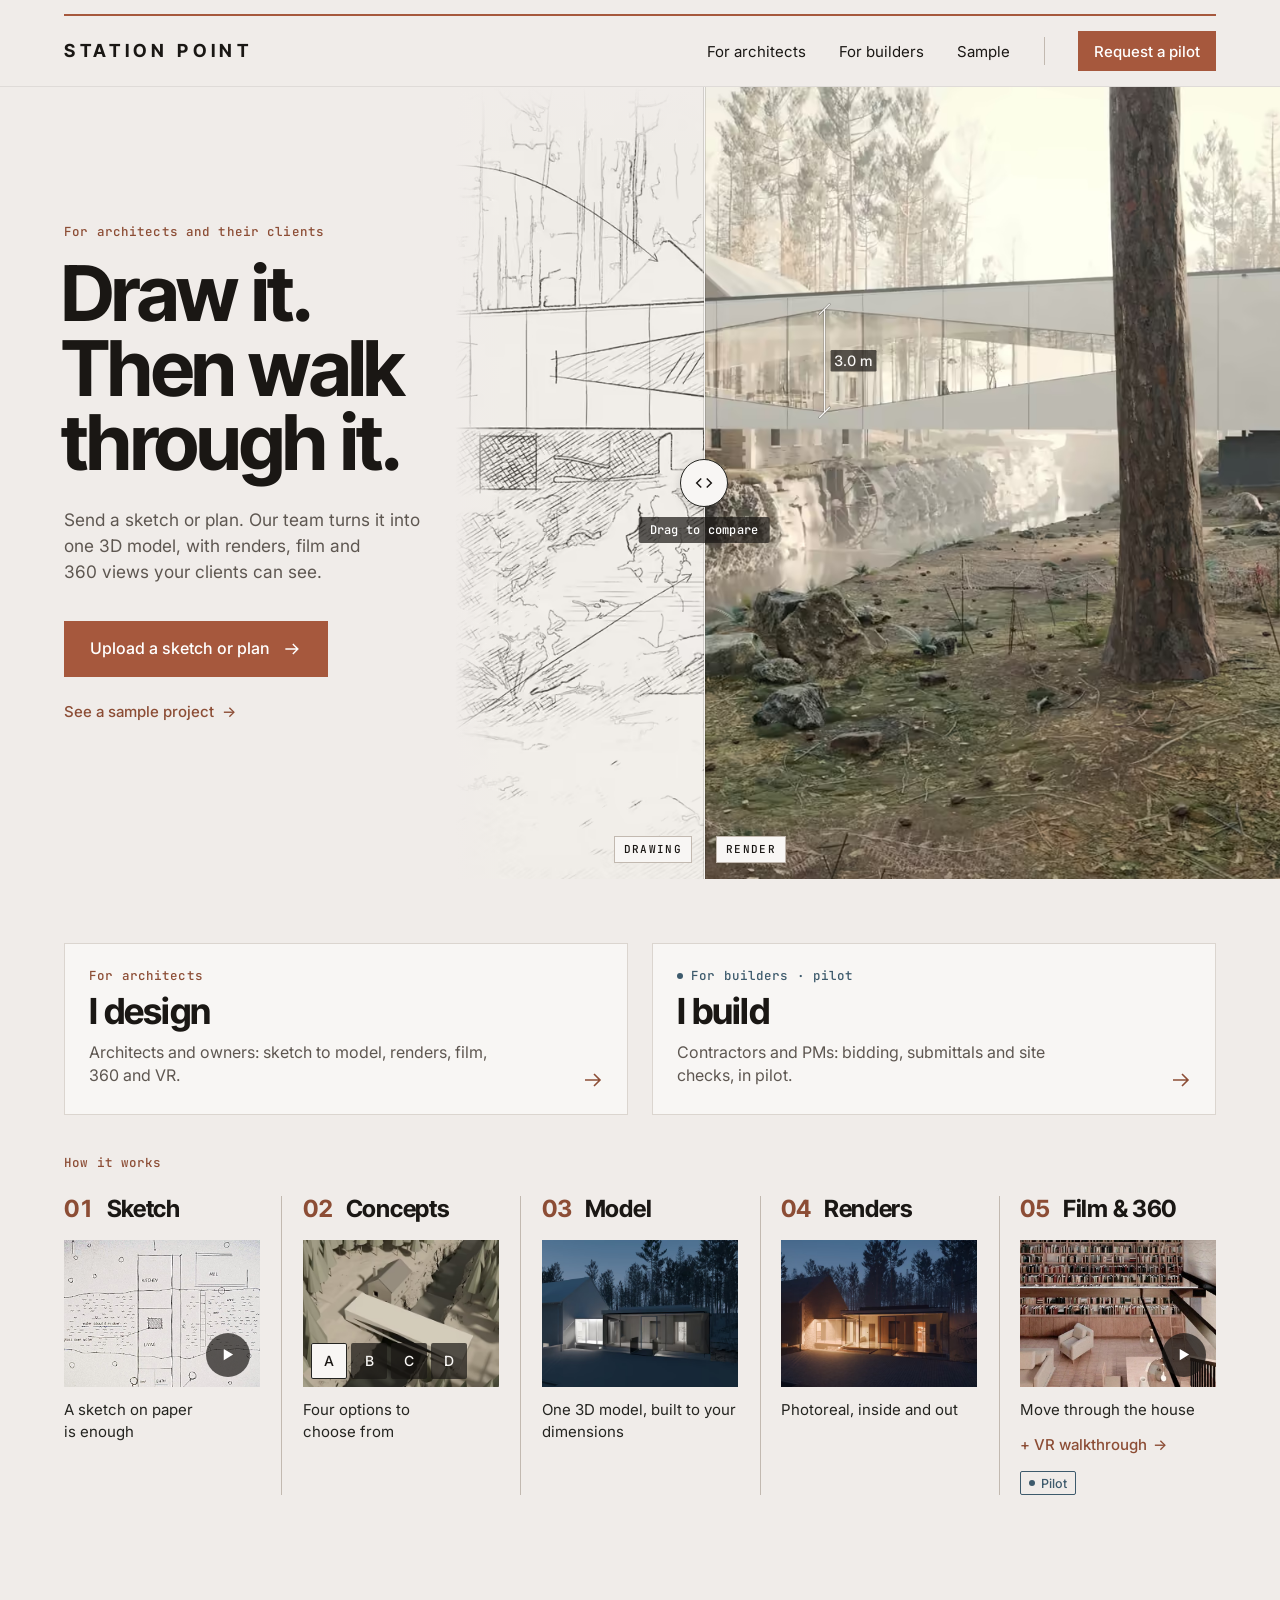
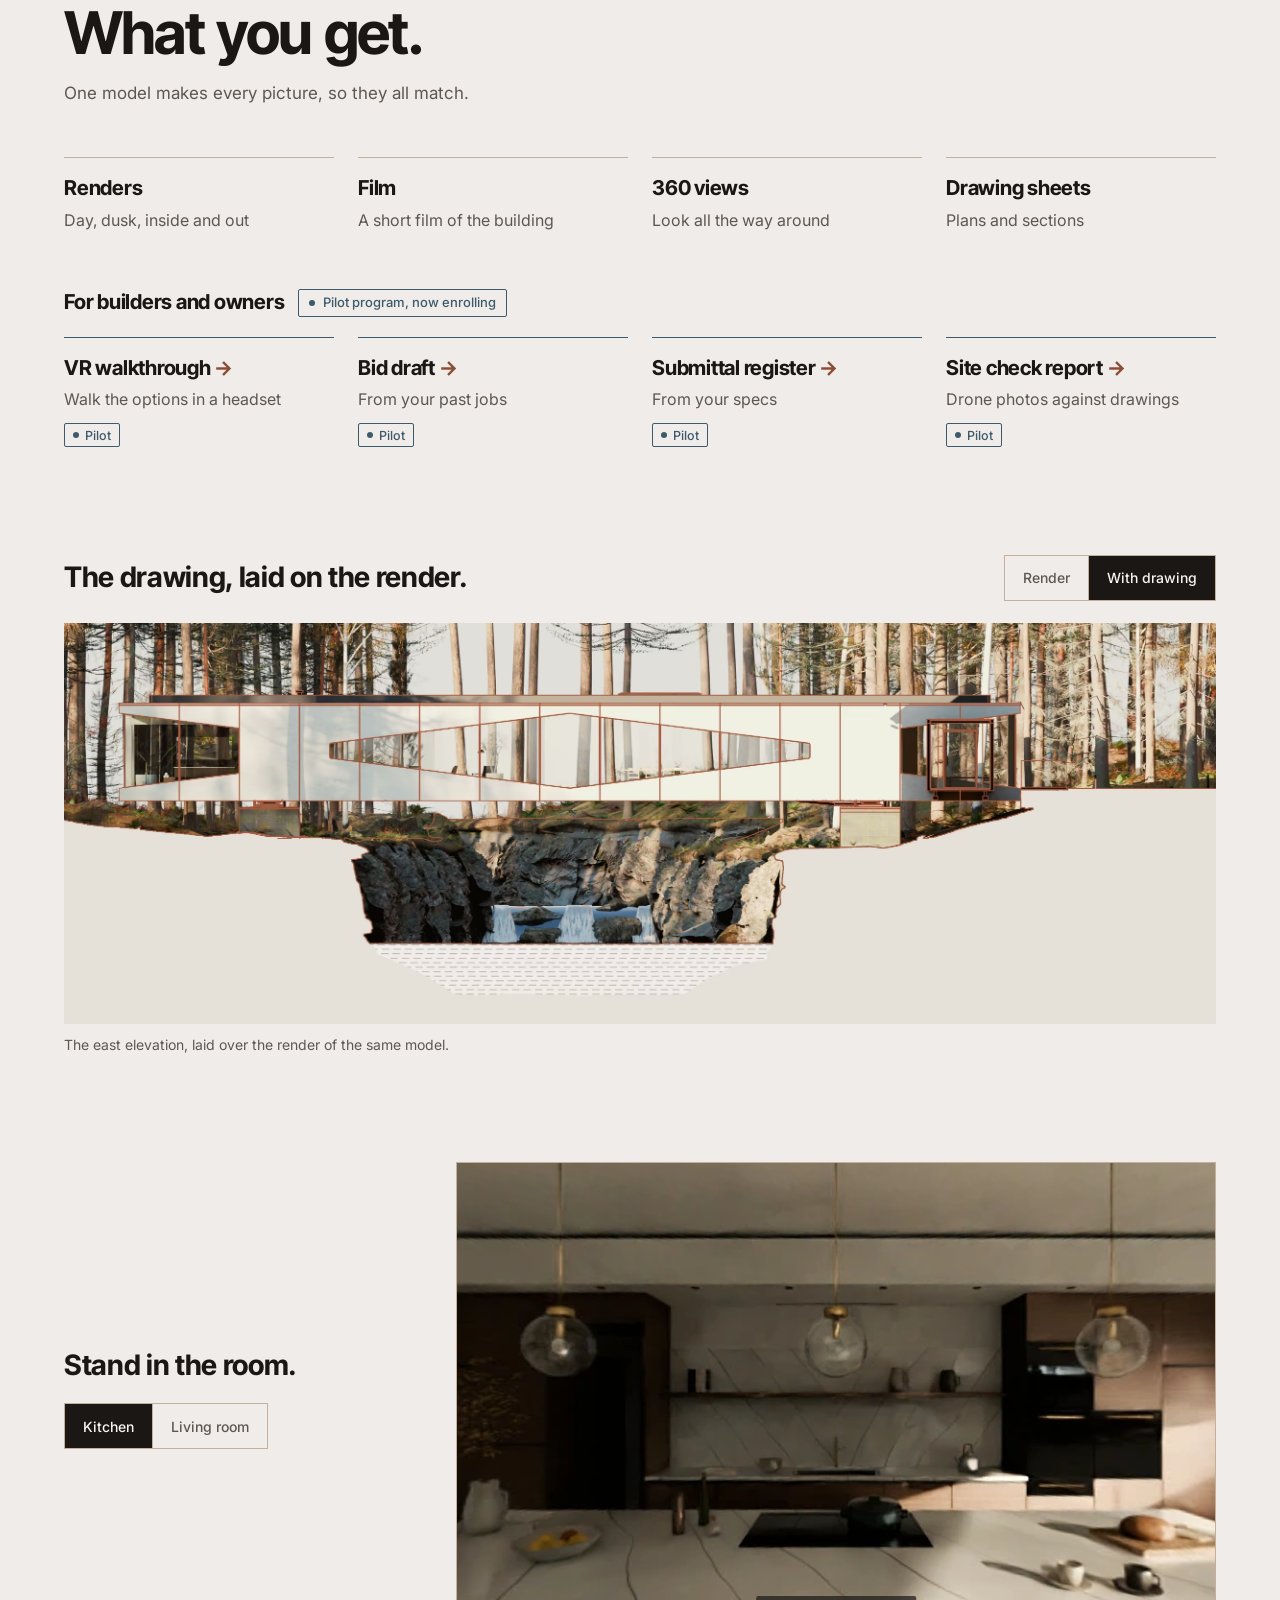
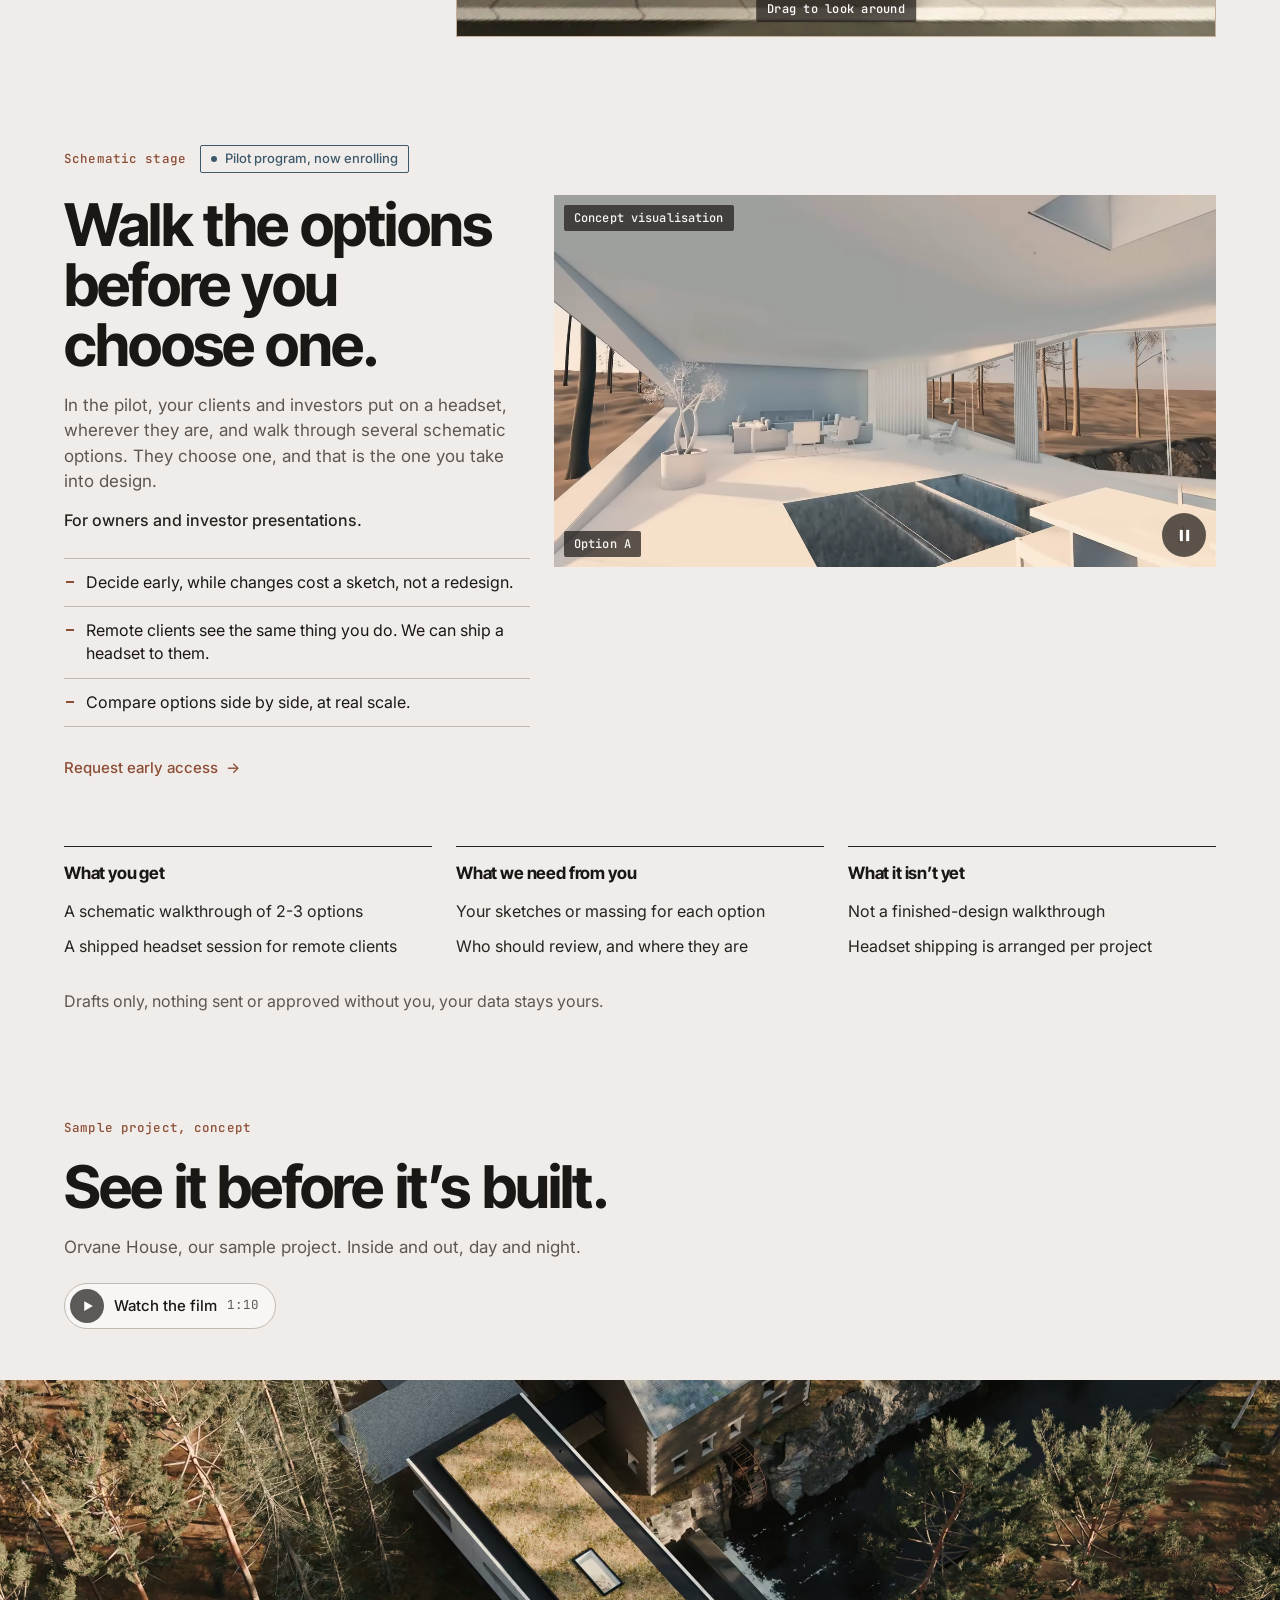
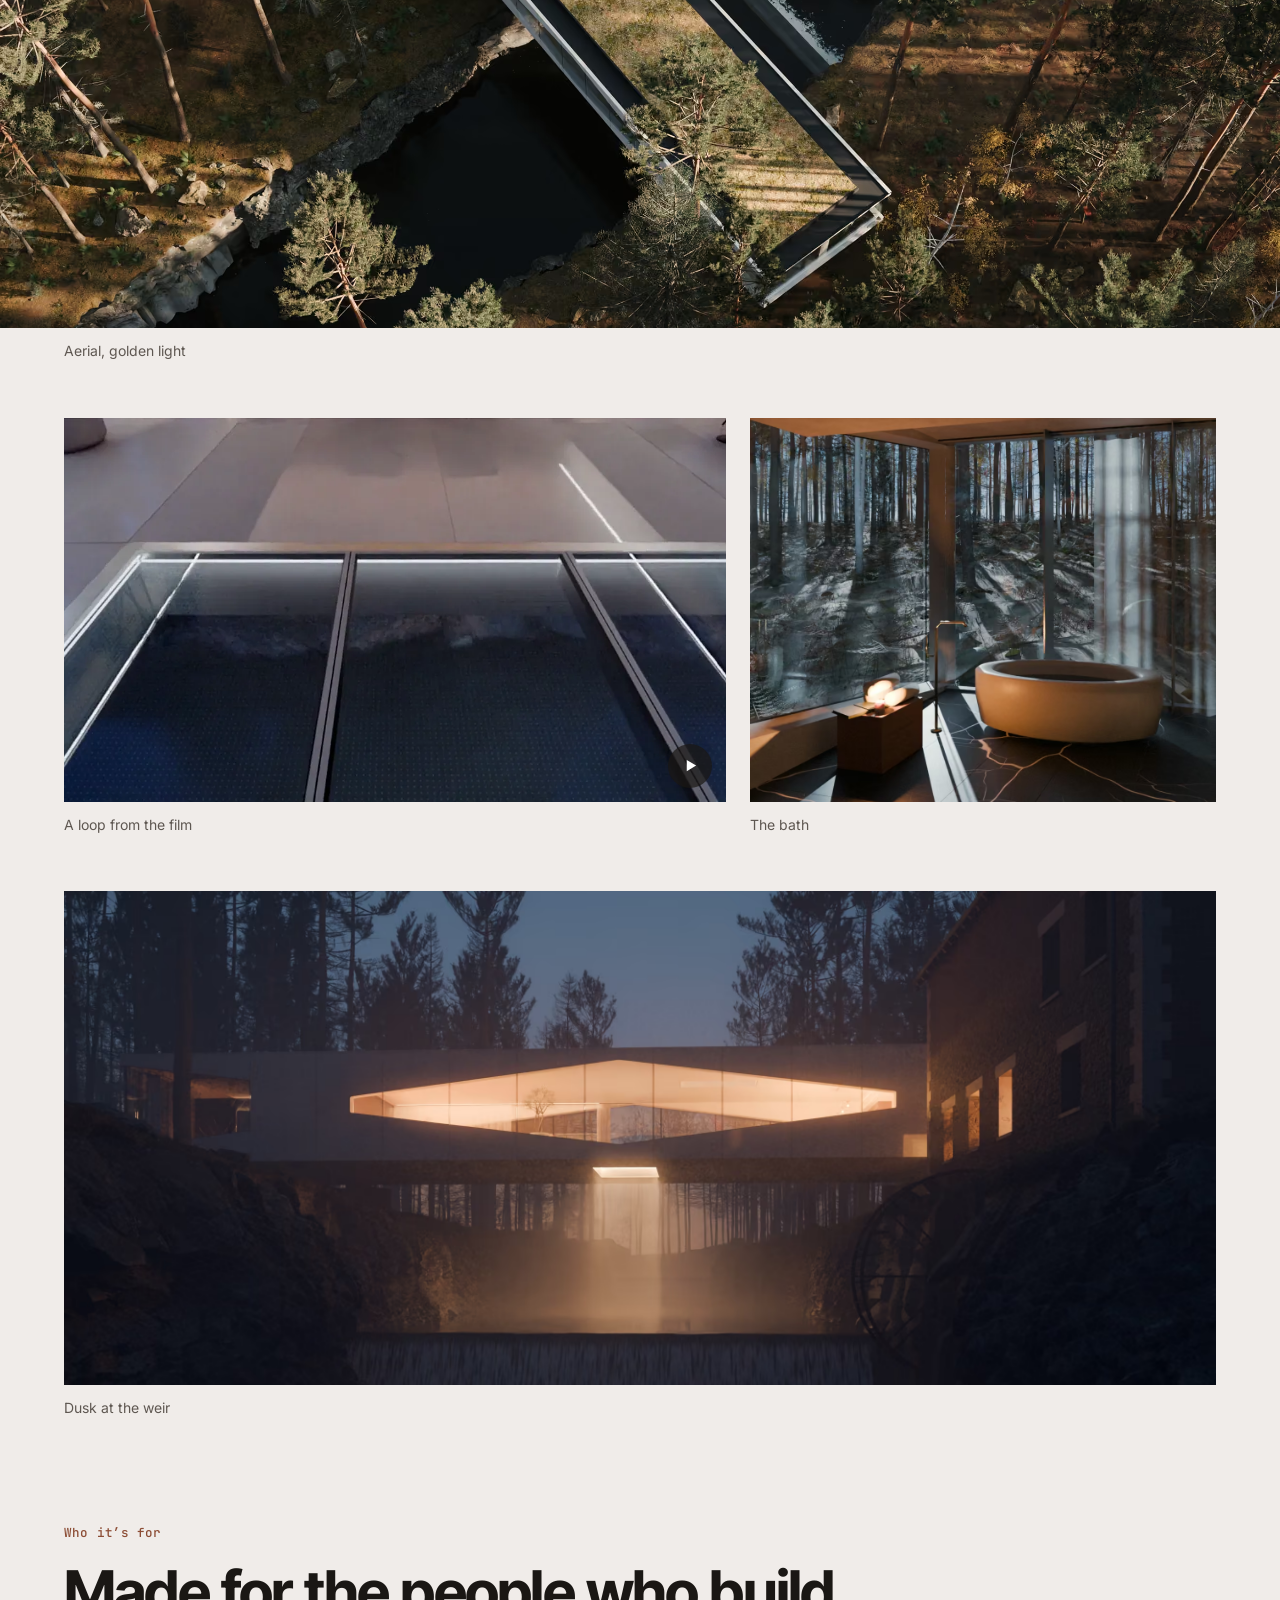
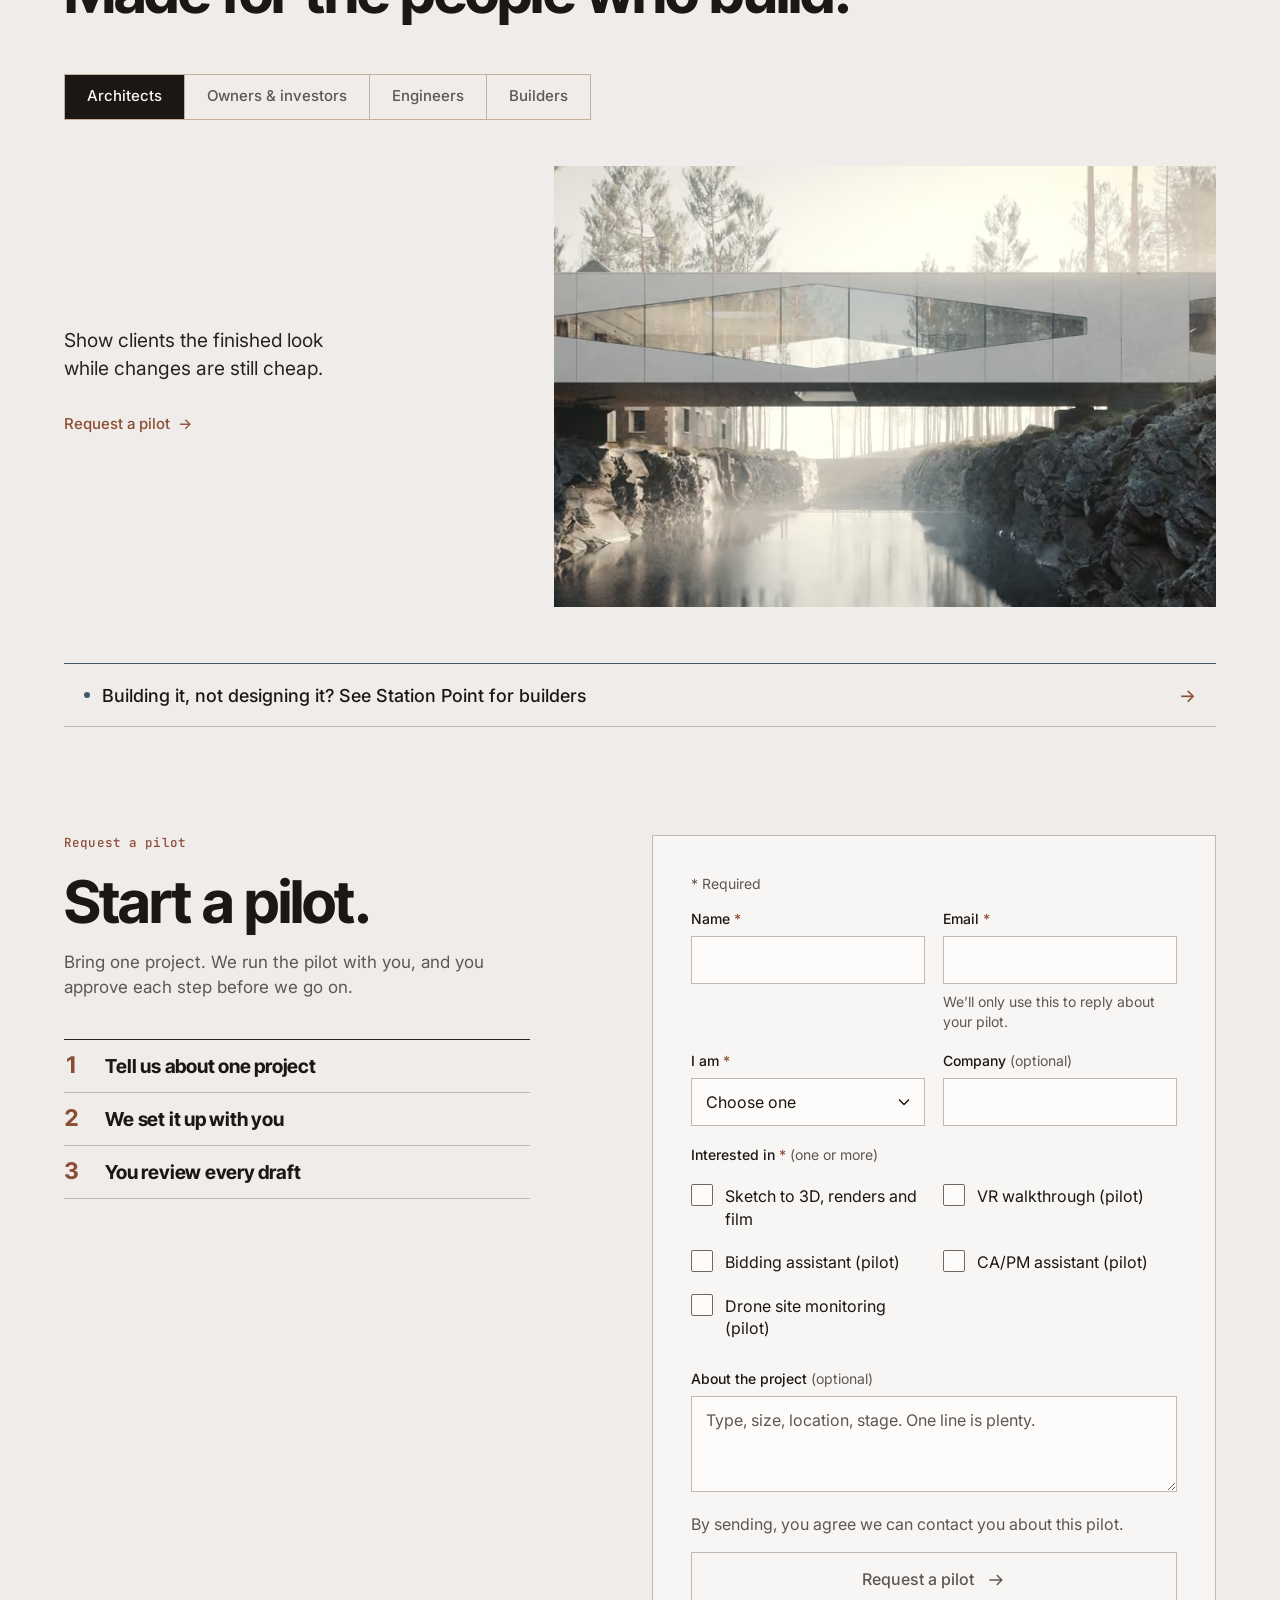
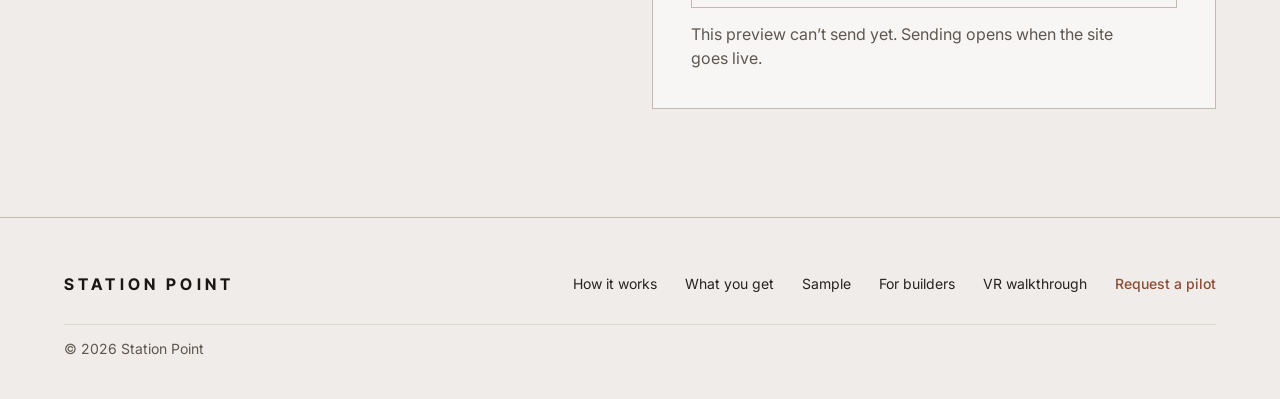
==== commit 526a76e6: "Remove the founder section Co-Authored-By: Claude Opus 5.5 <noreply@anthropic.com>" ====
--- a/index.html
+++ b/index.html
@@ -342,22 +342,6 @@
 </section>
 
 
-<section class="sec founder" id="founder" aria-labelledby="founder-h">
-  <div class="wrap">
-    <div class="fc fc-nophoto">
-
-      <div class="fc-txt">
-        <p class="marker marker-top">Founder</p>
-        <h2 class="h3 fc-name" id="founder-h">Founded by Uzair Ahmed Mohammed.</h2>
-        <p class="fc-cred">MS, Structures &amp; Foundations · EIT · PE exam passed, licensure pending</p>
-        
-      </div>
-    </div>
-  </div>
-</section>
-
-
-
 <section class="bridge" id="bridge" aria-label="For builders">
   <div class="wrap">
     <a class="bridge-link" href="builders.html"><span class="pb-dot" aria-hidden="true"></span><span>Building it, not designing it? See Station Point for&nbsp;builders</span> <span class="arr" aria-hidden="true">&rarr;</span></a>
--- a/css/site.css
+++ b/css/site.css
@@ -655,7 +655,7 @@
 }
 /* ======================================================================================================================
    ROUND 6 (owner r6-site): two doors, the pilot badge and the concept chip, the 02 option switch, the pilot row of What
-   you get, ServiceSection, the VR and drone loops, the founder card, the bridge band, builders.html, the pilot form,
+   you get, ServiceSection, the VR and drone loops, the bridge band, builders.html, the pilot form,
    the footer, the sticky CTA by audience. No scroll-driven motion: every change here is a click or an instant state.
    ====================================================================================================================== */
 
@@ -798,7 +798,7 @@
 .role-copy .role-line + .mono-link { margin-top: 18px; }
 .role-fig { position: relative; }
 
-/* ---------- founder card ---------- */
+/* ---------- fc card (unused) ---------- */
 .fc { display: grid; grid-template-columns: auto minmax(0, 1fr); gap: 28px; align-items: center; padding: clamp(24px, 3vw, 40px); background: var(--surface); border: 1px solid var(--card-border); }
 .fc-nophoto { grid-template-columns: minmax(0, 1fr); }
 .fc-photo { width: 112px; height: 112px; object-fit: cover; border-radius: 50%; }
